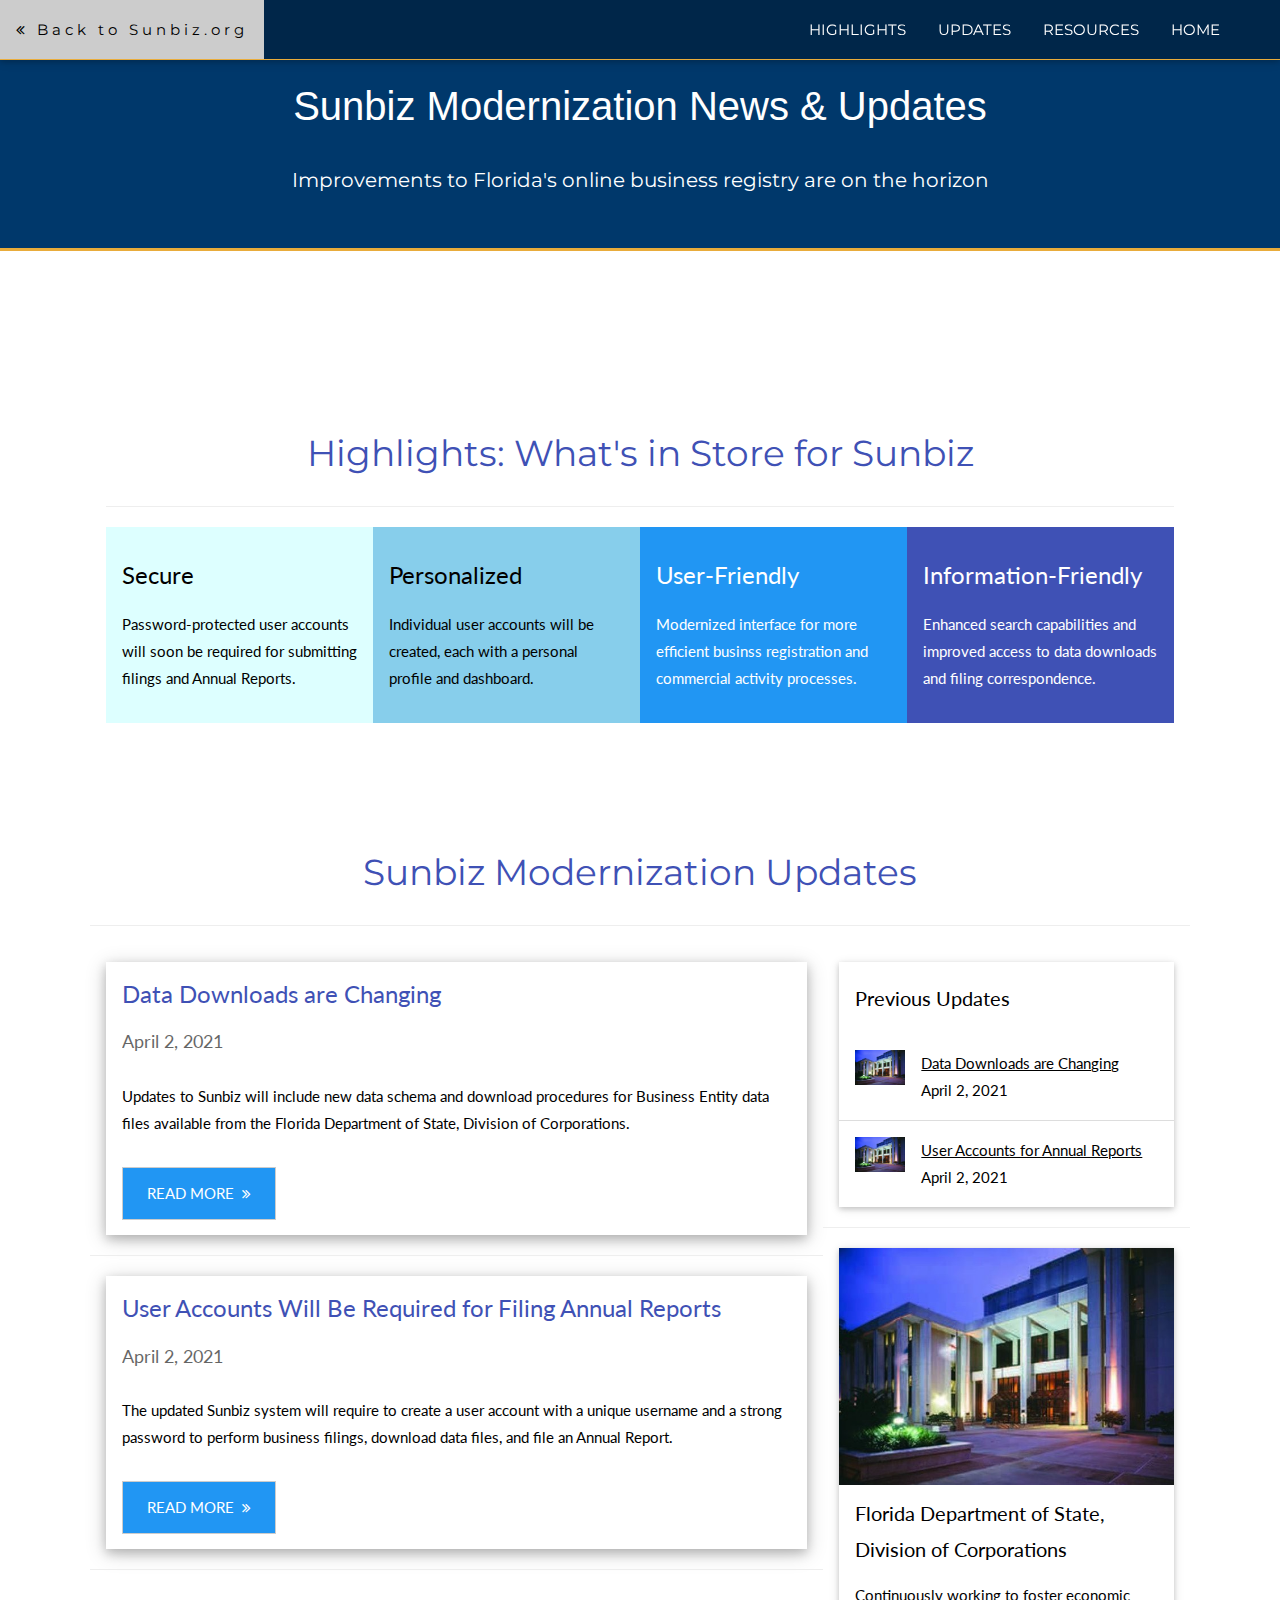
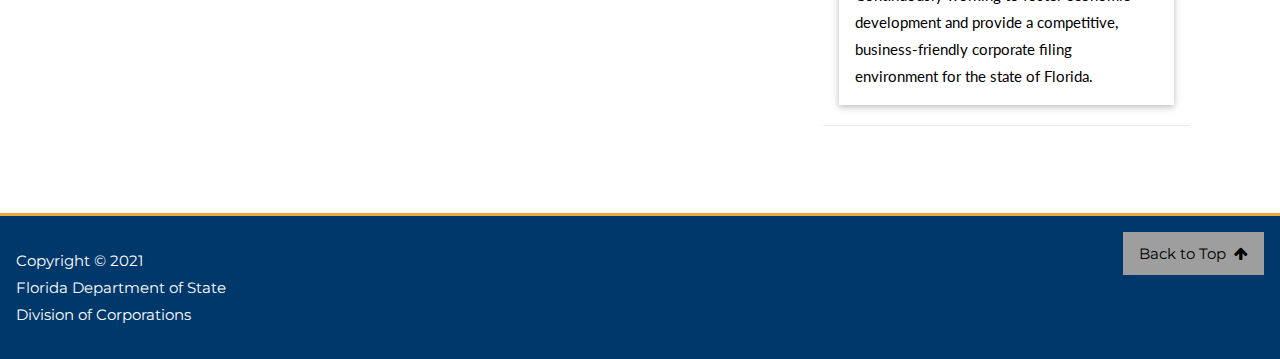
==== index.html @ f8b9facd "Update index.html" ====
<!DOCTYPE html>
<!-- index -->
<html xmlns="http://www.w3.org/1999/xhtml" dir="ltr" lang="en-US">
<head>
	<meta http-equiv="Content-Type" content="text/html; charset=UTF-8">
	<meta name="viewport" content="width=device-width, initial-scale=1.0">
    <meta http-equiv="X-UA-Compatible" content="IE=edge">
    <meta name="google-translate-customization" content="b13e11864ff26f97-9ce91fe801721469-g2e5db22dd13dac5a-11">
    <meta name="google-site-verification" content="LeO7xapTmIz1cyCSxvIDFQx54khwE6tr0r86UBBEqR4">
	<meta name="viewport" content="width=device-width, initial-scale=1">
	<title>SBX Dev Site</title>
	<meta name="referrer" content="always">
</head>

<!-- stylesheets -->
<link href="./sbx-files/w3.css" rel="stylesheet" type="text/css">
<link href="./sbx-files/w3-theme-blue.css" rel="stylesheet" type="text/css">
<link href="./sbx-files/translateelement.css" rel="stylesheet" type="text/css">
<link href="./sbx-files/tooltip.css" rel="stylesheet" type="text/css">
<link href="./sbx-files/util.css" rel="stylesheet" type="text/css">

<link rel="stylesheet" href="https://fonts.googleapis.com/css?family=Lato">
<link href="https://fonts.googleapis.com/css?family=Montserrat" rel="stylesheet" type="text/css">
<link rel="stylesheet" href="https://cdnjs.cloudflare.com/ajax/libs/font-awesome/4.7.0/css/font-awesome.min.css">

<style>
body,h2,h3,h4,h5,h6 {
  font-family: "Lato", sans-serif
}

body, html {
  height: 100%;
  line-height: 1.8;
}

/* Full height image header */
.bgimg-1 {
    background-attachment: fixed;
    background-position: center;
    background-repeat: no-repeat;
    background-size: cover;
	background-image: url("./sbx-files/laptop-screen-001.png");
	min-height: 100%;
}

.w3-bar .w3-button {
  padding: 16px;
}

.fa:hover {
  color: darkblue;
}

.header {
  padding: 60px 10px 30px 10px;
  text-align: center;
  background: #00386b;
  font-family: Montserrat, sans-serif !important;
  color: white;
  border-bottom: 3px solid #e9ac3b;
}

.header h1 {
  font-size: 40px;
}

.header p, .header a {
  font-size: 20px;
}

.footer {
  background: #00386b;
  font-family: Montserrat, sans-serif !important;
  border-top: 3px solid #e9ac3b;
  color: white;
}

.navbar, .sidebar {
  background-color: #002649;
  font-family: Montserrat, sans-serif;
  color: #fff !important;
  border-bottom: 1px solid #e9ac3b;
}

.heading {
  text-align: center;
  font-family: Montserrat, sans-serif !important;
  padding-top: 90px!important;
}
</style>

<body>

<!-- Navbar (sit on top) -->
<div class="w3-top">
  <div class="w3-bar navbar w3-card" id="myNavbar">
    <a href="https://www.dos.myflorida.com/sunbiz/" target="_blank" rel="noopener noreferrer" class="w3-bar-item w3-button w3-wide"><i class="fa fa-angle-double-left"></i>&nbsp;Back to Sunbiz.org</a>
    <!-- Right-sided navbar links -->
    <div class="w3-right w3-hide-small">
      <a href="#highlights" class="w3-bar-item w3-button">HIGHLIGHTS</a>&nbsp;&nbsp;&nbsp;
      <a href="#updates" class="w3-bar-item w3-button">UPDATES</a>&nbsp;&nbsp;&nbsp;
      <a href="./resources#resources" class="w3-bar-item w3-button">RESOURCES</a>&nbsp;&nbsp;&nbsp;
      <a href="#home" class="w3-bar-item w3-button">HOME</a>
    </div>

<!-- Hide right-floated links on small screens and replace them with a menu icon -->
    <a href="javascript:void(0)" class="w3-bar-item w3-button w3-right w3-hide-large w3-hide-medium" onclick="w3_open()">
		<i class="fa fa-bars"></i>
    </a>
  </div>
</div>

<!-- Sidebar on small screens when clicking the menu icon -->
<nav class="w3-sidebar w3-bar-block sidebar w3-card w3-animate-right w3-hide-medium w3-hide-large" style="display:none" id="mySidebar">
  <a href="javascript:void(0)" onclick="w3_close()" class="w3-bar-item w3-button w3-large w3-padding-16">× Close</a>
  <a href="#highlights" onclick="w3_close()" class="w3-bar-item w3-button">HIGHLIGHTS</a>
  <a href="#updates" onclick="w3_close()" class="w3-bar-item w3-button">UPDATES</a>
  <a href="./resources#resources" onclick="w3_close()" class="w3-bar-item w3-button">RESOURCES</a>
  <a href="#home" onclick="w3_close()" class="w3-bar-item w3-button"><i class="fa fa-home fa-2x w3-hover-opacity"></i></a>
</nav>

<!-- Header with full-height image -->
<header class="header" id="home">
  <h1>Sunbiz Modernization News &amp; Updates</h1>
  <p>Improvements to Florida's online business registry are on the horizon</p>
<!-- social media fa icons go here -->
</header>

<!-- Google Translate bar -->
<div class="w3-row w3-center" style="background-color:#e2f1ff;">
    <div id="google_translate_element"></div>
</div>

<!-- w3-content defines a container for fixed size centered content, wrapped around the whole page content except for the header and footer -->
<div class="w3-content" style="max-width:1100px;margin-top:80px;margin-bottom:40px">

<!-- Highlights Section -->
	<div class="w3-row w3-container" id="highlights">
		<div class="heading">
			<span class="w3-xxlarge w3-border-dark-grey w3-padding-16 w3-text-indigo">Highlights: What's in Store for Sunbiz</span><hr>
		</div>
		
		<div class="w3-col l3 m6 w3-pale-blue w3-container w3-padding-16">
			<h3>Secure</h3>
			<p>Password-protected user accounts will soon be required for submitting filings and Annual Reports.</p>
		</div>
		
		<div class="w3-col l3 m6 w3-light-blue w3-container w3-padding-16">
			<h3>Personalized</h3>
			<p>Individual user accounts will be created, each with a personal profile and dashboard.</p>
		</div>

		<div class="w3-col l3 m6 w3-blue w3-container w3-padding-16">
			<h3>User-Friendly</h3>
			<p>Modernized interface for more efficient businss registration and commercial activity processes.</p>
		</div>

		<div class="w3-col l3 m6 w3-indigo w3-container w3-padding-16">
			<h3>Information-Friendly</h3>
			<p>Enhanced search capabilities and improved access to data downloads and filing correspondence.</p>
		</div>
	</div>
<br>

<!-- Blog Grid -->
<div class="w3-row" class="w3-light-grey" id="updates">

<div class="heading">
	<span class="w3-xxlarge w3-border-dark-grey w3-padding-16 w3-text-indigo">Sunbiz Modernization Updates</span>
</div>
<hr>

<!-- Blog entries -->
<div class="w3-col l8 s12">

  <!-- Blog entry post 001-->
  <div class="w3-card-4 w3-margin w3-white">
	<!--
    <img src="./sbx-files/sunbiz-data-downloads-002.png" alt="Data Downloads Page Screenshot" style="width:100%">
    -->
	<div class="w3-container">
      <h3><span class="w3-text-indigo">Data Downloads are Changing</span></h3>
      <h5><span class="w3-opacity">April 2, 2021</span></h5>
    </div>

    <div class="w3-container">
      <p>Updates to Sunbiz will include new data schema and download procedures for Business Entity data files available from the Florida Department of State, Division of Corporations.</p>
      <div class="w3-row">
        <div class="w3-col m8 s12">
          <p><a href="./post-001.html#updates" target="_blank" rel="noopener noreferrer"><button class="w3-button w3-padding-large w3-blue w3-border">READ MORE&nbsp;&nbsp;<i class="fa fa-angle-double-right"></i></button></a></p>
        </div>
		<!--
        <div class="w3-col m4 w3-hide-small">
          <p><span class="w3-padding-large w3-right"><b>Comments  </b> <span class="w3-tag">0</span></span></p>
        </div>
		-->
      </div>
    </div>
  </div>
<hr>

  <!-- Blog entry post 002 -->
  <div class="w3-card-4 w3-margin w3-white">
  <!--	
  <img src="./sbx-files/sunbiz-user-login-001.png" alt="User Login Page Screenshot" style="width:100%">
  -->
	<div class="w3-container">
      <h3><span class="w3-text-indigo">User Accounts Will Be Required for Filing Annual Reports</span></h3>
      <h5><span class="w3-opacity">April 2, 2021</span></h5>
    </div>

    <div class="w3-container">
      <p>The updated Sunbiz system will require to create a user account with a unique username and a strong password to perform business filings, download data files, and file an Annual Report.</p>
      <div class="w3-row">
        <div class="w3-col m8 s12">
          <p><a href="./post-002.html#updates" target="_blank" rel="noopener noreferrer"><button class="w3-button w3-padding-large w3-blue w3-border">READ MORE&nbsp;&nbsp;<i class="fa fa-angle-double-right"></i></button></a></p>
        </div>
        <!--
		<div class="w3-col m4 w3-hide-small">
          <p><span class="w3-padding-large w3-right"><b>Comments  </b> <span class="w3-badge">2</span></span></p>
        </div>
		-->
      </div>
    </div>
  </div>
<hr>

<!-- END BLOG ENTRIES -->
</div>

<!-- Introduction menu -->
<div class="w3-col l4">
  
  <!-- Previous Posts List -->
  <div class="w3-card w3-margin" id="prevposts">
    <div class="w3-container w3-padding">
      <h4>Previous Updates</h4>
    </div>
    <ul class="w3-ul w3-hoverable w3-white">
      <li class="w3-padding-16">
        <img src="./sbx-files/florida-museum.png" alt="Image" class="w3-left w3-margin-right" style="width:50px">
        <span class="w3-medium"><a href="./post-001.html#updates" target="_blank" rel="noopener noreferrer">Data Downloads are Changing</a></span><br>
        <span>April 2, 2021</span>
      </li>
      <li class="w3-padding-16">
        <img src="./sbx-files/florida-museum.png" alt="Image" class="w3-left w3-margin-right" style="width:50px">
        <span class="w3-medium"><a href="./post-002.html#updates" target="_blank" rel="noopener noreferrer">User Accounts for Annual Reports</a></span><br>
        <span>April 2, 2021</span>
      </li> 
      <!--
	  <li class="w3-padding-16">
        <img src="./sbx-files/florida-museum.png" alt="Image" class="w3-left w3-margin-right" style="width:50px">
        <span class="w3-medium">Dorum</span><br>
        <span>Ultricies congue</span>
      </li>   
      <li class="w3-padding-16 w3-hide-medium w3-hide-small">
        <img src="./sbx-files/florida-museum.png" alt="Image" class="w3-left w3-margin-right" style="width:50px">
        <span class="w3-medium">Mingsum</span><br>
        <span>Lorem ipsum dipsum</span>
      </li> 
	  -->
    </ul>
  </div>
  <hr> 
 
   <!-- About Card -->
  <div class="w3-card w3-margin w3-margin-top">
  <img src="./sbx-files/florida-museum.png" style="width:100%">
    <div class="w3-container w3-white">
      <h4>Florida Department of State, Division of Corporations</h4>
      <p>Continuously working to foster economic development and provide a competitive, business-friendly corporate filing environment for the state of Florida.</p>
    </div>
  </div><hr>
  
<!-- END Introduction Menu -->
</div>

<!-- END GRID -->
</div>
<br>

<!-- END w3-content -->
</div>

<!-- Footer -->
<footer class="w3-container footer">
	<div class="w3-half w3-padding-16">
		<p>Copyright © 2021<br>Florida Department of State<br>Division of Corporations</p>
	</div>
	<div class="w3-half w3-right-align w3-padding-16">
		<a href="#home" class="w3-button w3-grey">Back to Top&nbsp;&nbsp;<i class="fa fa-arrow-up w3-hover-opacity"></i></a>
	</div>
</footer>

<!-- Scripts -->

<!-- Start Google Translate scripts -->
<script type="text/javascript">
function googleTranslateElementInit() {
  new google.translate.TranslateElement({pageLanguage: 'en', layout: google.translate.TranslateElement.InlineLayout.HORIZONTAL}, 'google_translate_element');
}
</script>

<script type="text/javascript" src="//translate.google.com/translate_a/element.js?cb=googleTranslateElementInit">
</script>
<!-- END Google Translate scripts -->

<script>
// Toggle between showing and hiding the sidebar when clicking the menu icon
var mySidebar = document.getElementById("mySidebar");

function w3_open() {
  if (mySidebar.style.display === 'block') {
    mySidebar.style.display = 'none';
  } else {
    mySidebar.style.display = 'block';
  }
}

// Close the sidebar with the close button
function w3_close() {
    mySidebar.style.display = "none";
}
</script>

</body>

</html>
---- sbx-files/w3-theme-blue.css ----
/* blue theme */

.w3-theme-l5 {
	color: #000 !important;
	background-color: #f2f9fe !important
}

.w3-theme-l4 {
	color: #000 !important;
	background-color: #d2eafd !important
}

.w3-theme-l3 {
	color: #000 !important;
	background-color: #a6d4fa !important
}

.w3-theme-l2 {
	color: #000 !important;
	background-color: #79bff8 !important
}

.w3-theme-l1 {
	color: #fff !important;
	background-color: #4daaf6 !important
}

.w3-theme-d1 {
	color: #fff !important;
	background-color: #0c87eb !important
}

.w3-theme-d2 {
	color: #fff !important;
	background-color: #0b78d1 !important
}

.w3-theme-d3 {
	color: #fff !important;
	background-color: #0a69b7 !important
}

.w3-theme-d4 {
	color: #fff !important;
	background-color: #085a9d !important
}

.w3-theme-d5 {
	color: #fff !important;
	background-color: #074b83 !important
}

.w3-theme-light {
	color: #000 !important;
	background-color: #f2f9fe !important
}

.w3-theme-dark {
	color: #fff !important;
	background-color: #074b83 !important
}

.w3-theme-action {
	color: #fff !important;
	background-color: #074b83 !important
}

.w3-theme {
	color: #fff !important;
	background-color: #2196f3 !important
}

.w3-text-theme {
	color: #2196f3 !important
}

.w3-border-theme {
	border-color: #2196f3 !important
}

.w3-hover-theme:hover {
	color: #fff !important;
	background-color: #2196f3 !important
}

.w3-hover-text-theme:hover {
	color: #2196f3 !important
}

.w3-hover-border-theme:hover {
	border-color: #2196f3 !important
}
---- sbx-files/translateelement.css ----
/* Copyright 2021 Google Inc. All Rights Reserved. */

.goog-te-banner-frame {
	left: 0px;
	top: 0px;
	height: 39px;
	width: 100%;
	z-index: 10000001;
	position: fixed;
	border: none;
	border-bottom: 1px solid #6b90da;
	margin: 0;
	-moz-box-shadow: 0 0 8px 1px #999999;
	-webkit-box-shadow: 0 0 8px 1px #999999;
	box-shadow: 0 0 8px 1px #999999;
	_position: absolute
}

.goog-te-menu-frame {
	z-index: 10000002;
	position: fixed;
	border: none;
	-moz-box-shadow: 0 3px 8px 2px #999999;
	-webkit-box-shadow: 0 3px 8px 2px #999999;
	box-shadow: 0 3px 8px 2px #999999;
	_position: absolute
}

.goog-te-ftab-frame {
	z-index: 10000000;
	border: none;
	margin: 0
}

.goog-te-gadget {
	font-family: arial;
	font-size: 11px;
	color: #666;
	white-space: nowrap
}

.goog-te-gadget img {
	vertical-align: middle;
	border: none
}

.goog-te-gadget-simple {
	background-color: #fff;
	border-left: 1px solid #d5d5d5;
	border-top: 1px solid #9b9b9b;
	border-bottom: 1px solid #e8e8e8;
	border-right: 1px solid #d5d5d5;
	font-size: 10pt;
	display: inline-block;
	padding-top: 1px;
	padding-bottom: 2px;
	cursor: pointer;
	zoom: 1;
	*display: inline
}

.goog-te-gadget-icon {
	margin-left: 2px;
	margin-right: 2px;
	width: 19px;
	height: 19px;
	border: none;
	vertical-align: middle
}

.goog-te-combo {
	margin-left: 4px;
	margin-right: 4px;
	vertical-align: baseline;
	*vertical-align: middle
}

.goog-te-gadget .goog-te-combo {
	margin: 4px 0
}

.goog-logo-link,
.goog-logo-link:link,
.goog-logo-link:visited,
.goog-logo-link:hover,
.goog-logo-link:active {
	font-size: 12px;
	font-weight: bold;
	color: #444;
	text-decoration: none
}

.goog-te-banner .goog-logo-link,
.goog-close-link {
	display: block;
	margin: 0px 10px
}

.goog-te-banner .goog-logo-link {
	padding-top: 2px;
	padding-left: 4px
}

.goog-te-combo,
.goog-te-banner *,
.goog-te-ftab *,
.goog-te-menu *,
.goog-te-menu2 *,
.goog-te-balloon * {
	font-family: arial;
	font-size: 10pt
}

.goog-te-banner {
	margin: 0;
	background-color: #e4effb;
	overflow: hidden
}

.goog-te-banner img {
	border: none
}

.goog-te-banner-content {
	color: #000
}

.goog-te-banner-content img {
	vertical-align: middle
}

.goog-te-banner-info {
	color: #666;
	vertical-align: top;
	margin-top: 0px;
	font-size: 7pt
}

.goog-te-banner-margin {
	width: 8px
}

.goog-te-button {
	border-color: #e7e7e7;
	border-style: none solid solid none;
	border-width: 0 1px 1px 0
}

.goog-te-button div {
	border-color: #cccccc #999999 #999999 #cccccc;
	border-right: 1px solid #999999;
	border-style: solid;
	border-width: 1px;
	height: 20px
}

.goog-te-button button {
	background: transparent;
	border: none;
	cursor: pointer;
	height: 20px;
	overflow: hidden;
	margin: 0;
	vertical-align: top;
	white-space: nowrap
}

.goog-te-button button:active {
	background: none repeat scroll 0 0 #cccccc
}

.goog-te-ftab {
	margin: 0px;
	background-color: #fff;
	white-space: nowrap
}

.goog-te-ftab-link {
	text-decoration: none;
	font-weight: bold;
	font-size: 10pt;
	border: 1px outset #888;
	padding: 6px 10px;
	white-space: nowrap;
	position: absolute;
	left: 0px;
	top: 0px
}

.goog-te-ftab-link img {
	margin-left: 2px;
	margin-right: 2px;
	width: 19px;
	height: 19px;
	border: none;
	vertical-align: middle
}

.goog-te-ftab-link span {
	text-decoration: underline;
	margin-left: 2px;
	margin-right: 2px;
	vertical-align: middle
}

.goog-float-top .goog-te-ftab-link {
	padding: 2px 2px;
	border-top-width: 0px
}

.goog-float-bottom .goog-te-ftab-link {
	padding: 2px 2px;
	border-bottom-width: 0px
}

.goog-te-menu-value {
	text-decoration: none;
	color: #0000cc;
	white-space: nowrap;
	margin-left: 4px;
	margin-right: 4px
}

.goog-te-menu-value span {
	text-decoration: underline
}

.goog-te-menu-value img {
	margin-left: 2px;
	margin-right: 2px
}

.goog-te-gadget-simple .goog-te-menu-value {
	color: #000
}

.goog-te-gadget-simple .goog-te-menu-value span {
	text-decoration: none
}

.goog-te-menu {
	background-color: #ffffff;
	text-decoration: none;
	border: 2px solid #c3d9ff;
	overflow-y: scroll;
	overflow-x: hidden;
	position: absolute;
	left: 0;
	top: 0
}

.goog-te-menu-item {
	padding: 3px;
	text-decoration: none
}

.goog-te-menu-item,
.goog-te-menu-item:link {
	color: #0000cc;
	background: #ffffff
}

.goog-te-menu-item:visited {
	color: #551a8b
}

.goog-te-menu-item:hover {
	background: #c3d9ff
}

.goog-te-menu-item:active {
	color: #0000cc
}

.goog-te-menu2 {
	background-color: #ffffff;
	text-decoration: none;
	border: 1px solid #6b90da;
	overflow: hidden;
	padding: 4px
}

.goog-te-menu2-colpad {
	width: 16px
}

.goog-te-menu2-separator {
	margin: 6px 0;
	height: 1px;
	background-color: #aaa;
	overflow: hidden
}

.goog-te-menu2-item div,
.goog-te-menu2-item-selected div {
	padding: 4px
}

.goog-te-menu2-item .indicator {
	display: none
}

.goog-te-menu2-item-selected .indicator {
	display: auto
}

.goog-te-menu2-item-selected .text {
	padding-left: 4px;
	padding-right: 4px
}

.goog-te-menu2-item,
.goog-te-menu2-item-selected {
	text-decoration: none
}

.goog-te-menu2-item div,
.goog-te-menu2-item:link div,
.goog-te-menu2-item:visited div,
.goog-te-menu2-item:active div {
	color: #0000cc;
	background: #ffffff
}

.goog-te-menu2-item:hover div {
	color: #ffffff;
	background: #3366cc
}

.goog-te-menu2-item-selected div,
.goog-te-menu2-item-selected:link div,
.goog-te-menu2-item-selected:visited div,
.goog-te-menu2-item-selected:hover div,
.goog-te-menu2-item-selected:active div {
	color: #000;
	font-weight: bold
}

.goog-te-balloon {
	background-color: #ffffff;
	overflow: hidden;
	padding: 8px;
	border: none;
	-moz-border-radius: 10px;
	border-radius: 10px
}

.goog-te-balloon-frame {
	background-color: #ffffff;
	border: 1px solid #6b90da;
	-moz-box-shadow: 0 3px 8px 2px #999999;
	-webkit-box-shadow: 0 3px 8px 2px #999999;
	box-shadow: 0 3px 8px 2px #999999;
	-moz-border-radius: 8px;
	border-radius: 8px
}

.goog-te-balloon img {
	border: none
}

.goog-te-balloon-text {
	margin-top: 6px
}

.goog-te-balloon-zippy {
	margin-top: 6px;
	white-space: nowrap
}

.goog-te-balloon-zippy * {
	vertical-align: middle
}

.goog-te-balloon-zippy .minus {
	background-image: url(//www.google.com/images/zippy_minus_sm.gif)
}

.goog-te-balloon-zippy .plus {
	background-image: url(//www.google.com/images/zippy_plus_sm.gif)
}

.goog-te-balloon-zippy span {
	color: #00c;
	text-decoration: underline;
	cursor: pointer;
	margin: 0 4px
}

.goog-te-balloon-form {
	margin: 6px 0 0 0
}

.goog-te-balloon-form form {
	margin: 0
}

.goog-te-balloon-form form textarea {
	margin-bottom: 4px;
	width: 100%
}

.goog-te-balloon-footer {
	margin: 6px 0 4px 0
}

.goog-te-spinner-pos {
	z-index: 1000;
	position: fixed;
	transition-delay: 0.6s;
	left: -1000px;
	top: -1000px
}

.goog-te-spinner-animation {
	background: #ccc;
	display: flex;
	align-items: center;
	justify-content: center;
	width: 104px;
	height: 104px;
	border-radius: 50px;
	background: #fff url(//www.gstatic.com/images/branding/product/2x/translate_24dp.png) 50% 50% no-repeat;
	transition: all 0.6s ease-in-out;
	transform: scale(0.4);
	opacity: 0
}

.goog-te-spinner-animation-show {
	transform: scale(0.5);
	opacity: 1
}

.goog-te-spinner {
	margin: 2px 0 0 2px;
	animation: goog-te-spinner-rotator 1.4s linear infinite
}

@keyframes goog-te-spinner-rotator {
	0% {
		transform: rotate(0deg)
	}
	100% {
		transform: rotate(270deg)
	}
}

.goog-te-spinner-path {
	stroke-dasharray: 187;
	stroke-dashoffset: 0;
	stroke: #4285f4;
	transform-origin: center;
	animation: goog-te-spinner-dash 1.4s ease-in-out infinite
}

@keyframes goog-te-spinner-dash {
	0% {
		stroke-dashoffset: 187
	}
	50% {
		stroke-dashoffset: 46.75;
		transform: rotate(135deg)
	}
	100% {
		stroke-dashoffset: 187;
		transform: rotate(450deg)
	}
}

#goog-gt-tt html,
#goog-gt-tt body,
#goog-gt-tt div,
#goog-gt-tt span,
#goog-gt-tt iframe,
#goog-gt-tt h1,
#goog-gt-tt h2,
#goog-gt-tt h3,
#goog-gt-tt h4,
#goog-gt-tt h5,
#goog-gt-tt h6,
#goog-gt-tt p,
#goog-gt-tt a,
#goog-gt-tt img,
#goog-gt-tt ol,
#goog-gt-tt ul,
#goog-gt-tt li,
#goog-gt-tt table,
#goog-gt-tt form,
#goog-gt-tt tbody,
#goog-gt-tt tr,
#goog-gt-tt td {
	margin: 0;
	padding: 0;
	border: 0;
	font-size: 100%;
	font: inherit;
	vertical-align: baseline;
	text-align: left;
	line-height: normal
}

#goog-gt-tt ol,
#goog-gt-tt ul {
	list-style: none
}

#goog-gt-tt table {
	border-collapse: collapse;
	border-spacing: 0
}

#goog-gt-tt caption,
#goog-gt-tt th,
#goog-gt-tt td {
	text-align: left;
	font-weight: normal
}

#goog-gt-tt input::-moz-focus-inner {
	border: 0
}

div#goog-gt-tt {
	padding: 10px 14px
}

#goog-gt-tt {
	color: #222;
	background-color: #ffffff;
	border: 1px solid #eee;
	box-shadow: 0 4px 16px rgba(0, 0, 0, .2);
	-moz-box-shadow: 0 4px 16px rgba(0, 0, 0, .2);
	-webkit-box-shadow: 0 4px 16px rgba(0, 0, 0, .2);
	display: none;
	font-family: arial;
	font-size: 10pt;
	width: 420px;
	padding: 12px;
	position: absolute;
	z-index: 10000
}

#goog-gt-tt .original-text,
.gt-hl-layer {
	clear: both;
	font-size: 10pt;
	position: relative;
	text-align: justify;
	width: 100%
}

#goog-gt-tt .title {
	color: #999;
	font-family: arial, sans-serif;
	margin: 4px 0;
	text-align: left
}

#goog-gt-tt .close-button {
	display: none
}

#goog-gt-tt .logo {
	float: left;
	margin: 0px
}

#goog-gt-tt .activity-links {
	display: inline-block
}

#goog-gt-tt .started-activity-container {
	display: none;
	width: 100%
}

#goog-gt-tt .activity-root {
	margin-top: 20px
}

#goog-gt-tt .left {
	float: left
}

#goog-gt-tt .right {
	float: right
}

#goog-gt-tt .bottom {
	min-height: 15px;
	position: relative;
	height: 1%
}

#goog-gt-tt .status-message {
	background: -moz-linear-gradient(top, #29910d 0%, #20af0e 100%);
	background: -webkit-linear-gradient(top, #29910d 0%, #20af0e 100%);
	background: -o-linear-gradient(top, #29910d 0%, #20af0e 100%);
	background: -ms-linear-gradient(top, #29910d 0%, #20af0e 100%);
	background: linear-gradient(top, #29910d 0%, #20af0e 100%);
	background: #29910d;
	border-radius: 4px;
	-moz-border-radius: 4px;
	-webkit-border-radius: 4px;
	box-shadow: inset 0px 2px 2px #1e6609;
	-moz-box-shadow: inset 0px 2px 2px #1e6609;
	-webkit-box-shadow: inset 0px 2px 2px #1e6609;
	color: white;
	font-size: 9pt;
	font-weight: bolder;
	margin-top: 12px;
	padding: 6px;
	text-shadow: 1px 1px 1px #1e6609
}

#goog-gt-tt .activity-link {
	color: #1155cc;
	cursor: pointer;
	font-family: arial;
	font-size: 11px;
	margin-right: 15px;
	text-decoration: none
}

#goog-gt-tt textarea {
	font-family: arial;
	resize: vertical;
	width: 100%;
	margin-bottom: 10px;
	-webkit-border-radius: 1px;
	-moz-border-radius: 1px;
	border-radius: 1px;
	border: 1px solid #d9d9d9;
	border-top: 1px solid silver;
	font-size: 13px;
	height: auto;
	overflow-y: auto;
	padding: 1px
}

#goog-gt-tt textarea:focus {
	-webkit-box-shadow: inset 0 1px 2px rgba(0, 0, 0, 0.3);
	-moz-box-shadow: inset 0 1px 2px rgba(0, 0, 0, 0.3);
	box-shadow: inset 0 1px 2px rgba(0, 0, 0, 0.3);
	border: 1px solid #4d90fe;
	outline: none
}

#goog-gt-tt .activity-cancel {
	margin-right: 10px
}

#goog-gt-tt .translate-form {
	min-height: 25px;
	vertical-align: middle;
	padding-top: 8px
}

#goog-gt-tt .translate-form .activity-form {
	margin-bottom: 5px;
	margin-bottom: 0px
}

#goog-gt-tt .translate-form .activity-form input {
	display: inline-block;
	min-width: 54px;
	*min-width: 70px;
	border: 1px solid #dcdcdc;
	border: 1px solid rgba(0, 0, 0, 0.1);
	text-align: center;
	color: #444;
	font-size: 11px;
	font-weight: bold;
	height: 27px;
	outline: 0;
	padding: 0 8px;
	vertical-align: middle;
	line-height: 27px;
	margin: 0 16px 0 0;
	box-shadow: 0 1px 2px rgba(0, 0, 0, .1);
	-moz-box-shadow: 0 1px 2px rgba(0, 0, 0, .1);
	-webkit-box-shadow: 0 1px 2px rgba(0, 0, 0, .1);
	-webkit-border-radius: 2px;
	-moz-border-radius: 2px;
	border-radius: 2px;
	-webkit-transition: all 0.218s;
	-moz-transition: all 0.218s;
	-o-transition: all 0.218s;
	transition: all 0.218s;
	background-color: #f5f5f5;
	background-image: -webkit-gradient(linear, left top, left bottom, from(#f5f5f5), to(#f1f1f1));
	background-image: -webkit-linear-gradient(top, #f5f5f5, #f1f1f1);
	background-image: -moz-linear-gradient(top, #f5f5f5, #f1f1f1);
	background-image: -ms-linear-gradient(top, #f5f5f5, #f1f1f1);
	background-image: -o-linear-gradient(top, #f5f5f5, #f1f1f1);
	background-image: linear-gradient(top, #f5f5f5, #f1f1f1);
	-webkit-user-select: none;
	-moz-user-select: none;
	cursor: default
}

#goog-gt-tt .translate-form .activity-form input:hover {
	border: 1px solid #c6c6c6;
	color: #222;
	-webkit-transition: all 0.0s;
	-moz-transition: all 0.0s;
	-o-transition: all 0.0s;
	transition: all 0.0s;
	background-color: #f8f8f8;
	background-image: -webkit-gradient(linear, left top, left bottom, from(#f8f8f8), to(#f1f1f1));
	background-image: -webkit-linear-gradient(top, #f8f8f8, #f1f1f1);
	background-image: -moz-linear-gradient(top, #f8f8f8, #f1f1f1);
	background-image: -ms-linear-gradient(top, #f8f8f8, #f1f1f1);
	background-image: -o-linear-gradient(top, #f8f8f8, #f1f1f1);
	background-image: linear-gradient(top, #f8f8f8, #f1f1f1)
}

#goog-gt-tt .translate-form .activity-form input:active {
	border: 1px solid #c6c6c6;
	color: #333;
	background-color: #f6f6f6;
	background-image: -webkit-gradient(linear, left top, left bottom, from(#f6f6f6), to(#f1f1f1));
	background-image: -webkit-linear-gradient(top, #f6f6f6, #f1f1f1);
	background-image: -moz-linear-gradient(top, #f6f6f6, #f1f1f1);
	background-image: -ms-linear-gradient(top, #f6f6f6, #f1f1f1);
	background-image: -o-linear-gradient(top, #f6f6f6, #f1f1f1);
	background-image: linear-gradient(top, #f6f6f6, #f1f1f1)
}

#goog-gt-tt .translate-form .activity-form input:focus #goog-gt-tt .translate-form .activity-form input.focus #goog-gt-tt .translate-form .activity-form input:active,
#goog-gt-tt .translate-form .activity-form input:focus:active,
#goog-gt-tt .translate-form .activity-form input:.focus:active {
	box-shadow: inset 0 0 0 1px rgba(255, 255, 255, 0.5);
	-webkit-box-shadow: inset 0 0 0 1px rgba(255, 255, 255, 0.5);
	-moz-box-shadow: inset 0 0 0 1px rgba(255, 255, 255, 0.5)
}

#goog-gt-tt .translate-form .activity-form input:focus,
#goog-gt-tt .translate-form .activity-form input.focus {
	outline: none;
	border: 1px solid #4d90fe;
	z-index: 4!important
}

#goog-gt-tt .translate-form .activity-form input.selected {
	background-color: #eeeeee;
	background-image: -webkit-gradient(linear, left top, left bottom, from(#eeeeee), to(#e0e0e0));
	background-image: -webkit-linear-gradient(top, #eeeeee, #e0e0e0);
	background-image: -moz-linear-gradient(top, #eeeeee, #e0e0e0);
	background-image: -ms-linear-gradient(top, #eeeeee, #e0e0e0);
	background-image: -o-linear-gradient(top, #eeeeee, #e0e0e0);
	background-image: linear-gradient(top, #eeeeee, #e0e0e0);
	-webkit-box-shadow: inset 0px 1px 2px rgba(0, 0, 0, 0.1);
	-moz-box-shadow: inset 0px 1px 2px rgba(0, 0, 0, 0.1);
	box-shadow: inset 0px 1px 2px rgba(0, 0, 0, 0.1);
	border: 1px solid #ccc;
	color: #333
}

#goog-gt-tt .translate-form .activity-form input.activity-submit {
	color: white;
	border-color: #3079ed;
	background-color: #4d90fe;
	background-image: -webkit-gradient(linear, left top, left bottom, from(#4d90fe), to(#4787ed));
	background-image: -webkit-linear-gradient(top, #4d90fe, #4787ed);
	background-image: -moz-linear-gradient(top, #4d90fe, #4787ed);
	background-image: -ms-linear-gradient(top, #4d90fe, #4787ed);
	background-image: -o-linear-gradient(top, #4d90fe, #4787ed);
	background-image: linear-gradient(top, #4d90fe, #4787ed)
}

#goog-gt-tt .translate-form .activity-form input.activity-submit:hover #goog-gt-tt .translate-form .activity-form input.activity-submit:focus,
#goog-gt-tt .translate-form .activity-form input.activity-submit.focus #goog-gt-tt .translate-form .activity-form input.activity-submit:active {
	border-color: #3079ed;
	background-color: #357ae8;
	background-image: -webkit-gradient(linear, left top, left bottom, from(#4d90fe), to(#357ae8));
	background-image: -webkit-linear-gradient(top, #4d90fe, #357ae8);
	background-image: -moz-linear-gradient(top, #4d90fe, #357ae8);
	background-image: -ms-linear-gradient(top, #4d90fe, #357ae8);
	background-image: -o-linear-gradient(top, #4d90fe, #357ae8);
	background-image: linear-gradient(top, #4d90fe, #357ae8)
}

#goog-gt-tt .translate-form .activity-form input.activity-submit:hover {
	box-shadow: inset 0 0 0 1px #fff, 0px 1px 1px rgba(0, 0, 0, 0.1);
	-webkit-box-shadow: inset 0 0 0 1px #fff, 0px 1px 1px rgba(0, 0, 0, 0.1);
	-moz-box-shadow: inset 0 0 0 1px #fff, 0px 1px 1px rgba(0, 0, 0, 0.1)
}

#goog-gt-tt .translate-form .activity-form input:focus,
#goog-gt-tt .translate-form .activity-form input.focus,
#goog-gt-tt .translate-form .activity-form input:active,
#goog-gt-tt .translate-form .activity-form input:hover,
#goog-gt-tt .translate-form .activity-form input.activity-submit:focus,
#goog-gt-tt .translate-form .activity-form input.activity-submit.focus,
#goog-gt-tt .translate-form .activity-form input.activity-submit:active,
#goog-gt-tt .translate-form .activity-form input.activity-submit:hover {
	border-color: #3079ed
}

#goog-gt-tt .gray {
	color: #999;
	font-family: arial, sans-serif
}

#goog-gt-tt .alt-helper-text {
	color: #999;
	font-size: 11px;
	font-family: arial, sans-serif;
	margin: 15px 0px 5px 0px
}

#goog-gt-tt .alt-error-text {
	color: #800;
	display: none;
	font-size: 9pt
}

.goog-text-highlight {
	background-color: #c9d7f1;
	-webkit-box-shadow: 2px 2px 4px #9999aa;
	-moz-box-shadow: 2px 2px 4px #9999aa;
	box-shadow: 2px 2px 4px #9999aa;
	box-sizing: border-box;
	-webkit-box-sizing: border-box;
	-moz-box-sizing: border-box;
	position: relative
}

#goog-gt-tt .alt-menu.goog-menu {
	background: #ffffff;
	border: 1px solid #dddddd;
	-webkit-box-shadow: 0px 3px 3px #888;
	-moz-box-shadow: 0px 2px 20px #888;
	box-shadow: 0px 2px 4px #99a;
	min-width: 0;
	outline: none;
	padding: 0;
	position: absolute;
	z-index: 2000
}

#goog-gt-tt .alt-menu .goog-menuitem {
	cursor: pointer;
	padding: 2px 5px 5px;
	margin-right: 0px;
	border-style: none
}

#goog-gt-tt .alt-menu div.goog-menuitem:hover {
	background: #ddd
}

#goog-gt-tt .alt-menu .goog-menuitem h1 {
	font-size: 100%;
	font-weight: bold;
	margin: 4px 0px
}

#goog-gt-tt .alt-menu .goog-menuitem strong {
	color: #345aad
}

#goog-gt-tt .goog-submenu-arrow {
	text-align: right;
	position: absolute;
	right: 0;
	left: auto
}

#goog-gt-tt .goog-menuitem-rtl .goog-submenu-arrow {
	text-align: left;
	position: absolute;
	left: 0;
	right: auto
}

#goog-gt-tt .gt-hl-text,
#goog-gt-tt .trans-target-highlight {
	background-color: #f1ea00;
	border-radius: 4px;
	-webkit-border-radius: 4px;
	-moz-border-radius: 4px;
	-moz-box-shadow: rgba(0, 0, 0, .5) 3px 3px 4px;
	-webkit-box-shadow: rgba(0, 0, 0, .5) 3px 3px 4px;
	box-shadow: rgba(0, 0, 0, .5) 3px 3px 4px;
	box-sizing: border-box;
	-webkit-box-sizing: border-box;
	-moz-box-sizing: border-box;
	color: #f1ea00;
	cursor: pointer;
	margin: -2px -2px -2px -3px;
	padding: 2px 2px 2px 3px;
	position: relative
}

#goog-gt-tt .trans-target-highlight {
	color: #222
}

#goog-gt-tt .gt-hl-layer {
	color: white;
	position: absolute!important
}

#goog-gt-tt .trans-target,
#goog-gt-tt .trans-target .trans-target-highlight {
	background-color: #c9d7f1;
	border-radius: 4px 4px 0px 0px;
	-webkit-border-radius: 4px 4px 0px 0px;
	-moz-border-radius: 4px 4px 0px 0px;
	-moz-box-shadow: rgba(0, 0, 0, .5) 3px 3px 4px;
	-webkit-box-shadow: rgba(0, 0, 0, .5) 3px 3px 4px;
	box-shadow: rgba(0, 0, 0, .5) 3px 3px 4px;
	box-sizing: border-box;
	-webkit-box-sizing: border-box;
	-moz-box-sizing: border-box;
	cursor: pointer;
	margin: -2px -2px -2px -3px;
	padding: 2px 2px 3px 3px;
	position: relative
}

#goog-gt-tt span:focus {
	outline: none
}

#goog-gt-tt .trans-edit {
	background-color: transparent;
	border: 1px solid #4d90fe;
	border-radius: 0em;
	-webkit-border-radius: 0em;
	-moz-border-radius: 0em;
	margin: -2px;
	padding: 1px
}

#goog-gt-tt .gt-trans-highlight-l {
	border-left: 2px solid red;
	margin-left: -2px
}

#goog-gt-tt .gt-trans-highlight-r {
	border-right: 2px solid red;
	margin-right: -2px
}

#goog-gt-tt #alt-input {
	padding: 2px
}

#goog-gt-tt #alt-input-text {
	font-size: 11px;
	padding: 2px 2px 3px;
	margin: 0;
	background-color: #fff;
	color: #333;
	border: 1px solid #d9d9d9;
	border-top: 1px solid #c0c0c0;
	display: inline-block;
	vertical-align: top;
	height: 21px;
	box-sizing: border-box;
	-webkit-box-sizing: border-box;
	-moz-box-sizing: border-box;
	-webkit-border-radius: 1px
}

#goog-gt-tt #alt-input-text:hover {
	border: 1px solid #b9b9b9;
	border-top: 1px solid #a0a0a0;
	-webkit-box-shadow: inset 0px 1px 2px rgba(0, 0, 0, 0.1);
	-moz-box-shadow: inset 0px 1px 2px rgba(0, 0, 0, 0.1);
	box-shadow: inset 0px 1px 2px rgba(0, 0, 0, 0.1)
}

#goog-gt-tt #alt-input-text:focus {
	-webkit-box-shadow: inset 0px 1px 2px rgba(0, 0, 0, 0.3);
	-moz-box-shadow: inset 0px 1px 2px rgba(0, 0, 0, 0.3);
	box-shadow: inset 0px 1px 2px rgba(0, 0, 0, 0.3);
	outline: none;
	border: 1px solid #4d90fe
}

#goog-gt-tt #alt-input-submit {
	font-size: 11px;
	padding: 2px 6px 3px;
	margin: 0 0 0 2px;
	height: 21px
}
---- sbx-files/tooltip.css ----
/* Copyright 2012 Google Inc. All Rights Reserved. */

.google-visualization-tooltip-action:hover {
  background-color: #eeeeee;
}
.google-visualization-tooltip {
  border:solid 1px #bdbdbd;
  border-radius: 2px;
  background-color: white;
  position: absolute;
  box-shadow: 0px 2px 2px 0px rgba(204, 204, 204, 0.6);
  font-size: 12px;
  padding: 0px;
  -moz-box-shadow: 0px 2px 2px 0px rgba(204, 204, 204, 0.6);
  -webkit-box-shadow: 0px 2px 2px 0px rgba(204, 204, 204, 0.6);
  z-index: 10000;
}
.google-visualization-tooltip-action-list {
  list-style-type: none;
  margin: 0;
  padding: 0.5em 0em 0.5em 0em;
  cursor: hand;
}
.google-visualization-tooltip-action {
  margin: 0;
  cursor: pointer;
  padding: 0.5em 2em 0.5em 1em;
}
.google-visualization-tooltip-action:hover {
  background-color: #eeeeee;
}
.google-visualization-tooltip-item-list {
  list-style-type: none;
  margin: 1em 0 1em 0;
  padding: 0em;
}
.google-visualization-tooltip-item {
  margin: 0.65em 0em 0.65em 0em;
  padding: 0em 2em 0em 1em;
}
.google-visualization-tooltip-item-list
.google-visualization-tooltip-item:first-child {
  margin: 1em 0em 1em 0em;
}
.google-visualization-tooltip-separator {
  margin: 0;
  padding: 0;
  height: 1px;
  background-color: #dddddd;
}
.google-visualization-tooltip-square {
  display: inline-block;
  /* IE did not support inline-block, so fall back to float left. */
  /* float: left; */
  clear: none;
  width: 0.5em;
  height: 0.5em;
  margin: 0.16em 0.7em 0em 0em;
  border-bottom: solid 0.1em white;
}
---- sbx-files/util.css ----
/* javascript/gviz/devel/jsapi/static/util/css/toolbar.css */
.google-visualization-toolbar {
  font-size: 100%;
}

.google-visualization-toolbar .google-visualization-toolbar-export-igoogle {
  margin-right: 0.1em;
}

.google-visualization-toolbar .google-visualization-toolbar-export-data {
  margin-right: 0.1em;
}

.google-visualization-toolbar .google-visualization-toolbar-html-code {
  margin-right: 0.1em;
}

.google-visualization-toolbar-html-code-explanation {
  font-weight: bold;
}

.google-visualization-toolbar-ok-button {
  padding: 2px;
}

.google-visualization-toolbar-triangle {
  position: absolute;
  right: 0px;
  top: 0px;
}

.google-visualization-toolbar-caption-table {
  width: 100%;
  padding: 0;
  margin: 0;
  border: 0;
  border-collapse: collapse;
}

.google-visualization-toolbar-small-dialog {
  width: 500px;
}

.google-visualization-toolbar-big-dialog {
  width: 800px;
}

.google-visualization-toolbar-small-dialog,
.google-visualization-toolbar-big-dialog {
  position: absolute;
  background-color: #c1d9ff;
  border: 1px solid #3a5774;
  padding: 8px;
}

.google-visualization-toolbar-small-dialog-bg,
.google-visualization-toolbar-big-dialog-bg {
  background-color: #ddd;
  position: absolute;
  top: 0;
  left: 0;
}

.google-visualization-toolbar-small-dialog-title,
.google-visualization-toolbar-big-dialog-title {
  background-color: #e0edfe;
  color: #000;
  cursor: pointer;
  padding: 8px;
  position: relative;
  font-size: 12pt;
  font-weight: bold;
  vertical-align: middle;
}

.google-visualization-toolbar-small-dialog-title-text,
.google-visualization-toolbar-big-dialog-title-text {
}

.google-visualization-toolbar-small-dialog-content,
.google-visualization-toolbar-big-dialog-content {
  background-color: #fff;
  padding: 4px;
  font-weight: normal;
  overflow: auto;
}

.google-visualization-toolbar-small-dialog-buttons,
.google-visualization-toolbar-big-dialog-buttons {
}

.google-visualization-toolbar-small-dialog-title-close,
.google-visualization-toolbar-big-dialog-title-close {
  background: transparent url(close_box.gif) no-repeat scroll center;
  height: 15px;
  position: absolute;
  right: 10px;
  top: 8px;
  width: 15px;
}

.google-visualization-toolbar-small-dialog-content iframe,
.google-visualization-toolbar-big-dialog-content iframe {
  width: 500px;
  height: 700px;
  border: 1px solid black;
}

/* javascript/closure/css/common.css */
/*
 * Copyright 2009 The Closure Library Authors. All Rights Reserved.
 *
 * Use of this source code is governed by the Apache License, Version 2.0.
 * See the COPYING file for details.
 */

/*
 * Cross-browser implementation of the "display: inline-block" CSS property.
 * See http://www.w3.org/TR/CSS21/visuren.html#propdef-display for details.
 * Tested on IE 6 & 7, FF 1.5 & 2.0, Safari 2 & 3, Webkit, and Opera 9.
 *
 * @author attila@google.com (Attila Bodis)
 */

/*
 * Default rule; only Safari, Webkit, and Opera handle it without hacks.
 */
.goog-inline-block {
  position: relative;
  display: -moz-inline-box; /* Ignored by FF3 and later. */
  display: inline-block;
}

/*
 * Pre-IE7 IE hack.  On IE, "display: inline-block" only gives the element
 * layout, but doesn't give it inline behavior.  Subsequently setting display
 * to inline does the trick.
 */
* html .goog-inline-block {
  display: inline;
}

/*
 * IE7-only hack.  On IE, "display: inline-block" only gives the element
 * layout, but doesn't give it inline behavior.  Subsequently setting display
 * to inline does the trick.
 */
*:first-child+html .goog-inline-block {
  display: inline;
}

/* javascript/closure/css/menu.css */
/*
 * Copyright 2009 The Closure Library Authors. All Rights Reserved.
 *
 * Use of this source code is governed by the Apache License, Version 2.0.
 * See the COPYING file for details.
 */

/*
 * Standard styling for menus created by goog.ui.MenuRenderer.
 *
 * @author attila@google.com (Attila Bodis)
 */


.goog-menu {
  background: #fff;
  border-color: #ccc #666 #666 #ccc;
  border-style: solid;
  border-width: 1px;
  cursor: default;
  font: normal 13px Arial, sans-serif;
  margin: 0;
  outline: none;
  padding: 4px 0;
  position: absolute;
  z-index: 20000; /* Arbitrary, but some apps depend on it... */
}

/* javascript/closure/css/menubutton.css */
/*
 * Copyright 2009 The Closure Library Authors. All Rights Reserved.
 *
 * Use of this source code is governed by the Apache License, Version 2.0.
 * See the COPYING file for details.
 */

/*
 * Standard styling for buttons created by goog.ui.MenuButtonRenderer.
 *
 * @author attila@google.com (Attila Bodis)
 */


/* State: resting. */
.goog-menu-button {
  /* Client apps may override the URL at which they serve the image. */
  background: #ddd url(//ssl.gstatic.com/editor/button-bg.png) repeat-x top left;
  border: 0;
  color: #000;
  cursor: pointer;
  list-style: none;
  margin: 2px;
  outline: none;
  padding: 0;
  text-decoration: none;
  vertical-align: middle;
}

/* Pseudo-rounded corners. */
.goog-menu-button-outer-box,
.goog-menu-button-inner-box {
  border-style: solid;
  border-color: #aaa;
  vertical-align: top;
}
.goog-menu-button-outer-box {
  margin: 0;
  border-width: 1px 0;
  padding: 0;
}
.goog-menu-button-inner-box {
  margin: 0 -1px;
  border-width: 0 1px;
  padding: 3px 4px;
}

/* Pre-IE7 IE hack; ignored by IE7 and all non-IE browsers. */
* html .goog-menu-button-inner-box {
  /* IE6 needs to have the box shifted to make the borders line up. */
  left: -1px;
}

/* Pre-IE7 BiDi fixes. */
* html .goog-menu-button-rtl .goog-menu-button-outer-box {
  /* @noflip */ left: -1px;
  /* @noflip */ right: auto;
}
* html .goog-menu-button-rtl .goog-menu-button-inner-box {
  /* @noflip */ right: auto;
}

/* IE7-only hack; ignored by all other browsers. */
*:first-child+html .goog-menu-button-inner-box {
  /* IE7 needs to have the box shifted to make the borders line up. */
  left: -1px;
}
/* IE7 BiDi fix. */
*:first-child+html .goog-menu-button-rtl .goog-menu-button-inner-box {
  /* @noflip */ left: 1px;
  /* @noflip */ right: auto;
}

/* Safari-only hacks. */
::root .goog-menu-button,
::root .goog-menu-button-outer-box,
::root .goog-menu-button-inner-box {
  /* Required to make pseudo-rounded corners work on Safari. */
  line-height: 0;
}
::root .goog-menu-button-caption,
::root .goog-menu-button-dropdown {
  /* Required to make pseudo-rounded corners work on Safari. */
  line-height: normal;
}

/* State: disabled. */
.goog-menu-button-disabled {
  background-image: none !important;
  opacity: 0.3;
  -moz-opacity: 0.3;
  filter: alpha(opacity=30);
}
.goog-menu-button-disabled .goog-menu-button-outer-box,
.goog-menu-button-disabled .goog-menu-button-inner-box,
.goog-menu-button-disabled .goog-menu-button-caption,
.goog-menu-button-disabled .goog-menu-button-dropdown {
  color: #333 !important;
  border-color: #999 !important;
}

/* Pre-IE7 IE hack; ignored by IE7 and all non-IE browsers. */
* html .goog-menu-button-disabled {
  margin: 2px 1px !important;
  padding: 0 1px !important;
}

/* IE7-only hack; ignored by all other browsers. */
*:first-child+html .goog-menu-button-disabled {
  margin: 2px 1px !important;
  padding: 0 1px !important;
}

/* State: hover. */
.goog-menu-button-hover .goog-menu-button-outer-box,
.goog-menu-button-hover .goog-menu-button-inner-box {
  border-color: #9cf #69e #69e #7af !important; /* Hover border wins. */
}

/* State: active, open. */
.goog-menu-button-active,
.goog-menu-button-open {
  background-color: #bbb;
  background-position: bottom left;
}

/* State: focused. */
.goog-menu-button-focused .goog-menu-button-outer-box,
.goog-menu-button-focused .goog-menu-button-inner-box {
  border-color: orange;
}

/* Caption style. */
.goog-menu-button-caption {
  padding: 0 4px 0 0;
  vertical-align: top;
}

/* Dropdown arrow style. */
.goog-menu-button-dropdown {
  height: 15px;
  width: 7px;
  /* Client apps may override the URL at which they serve the sprite. */
  background: url(//ssl.gstatic.com/editor/editortoolbar.png) no-repeat -388px 0;
  vertical-align: top;
}

/* Pill (collapsed border) styles. */
/* TODO(gboyer): Remove specific menu button styles and have any button support being a menu button. */
.goog-menu-button-collapse-right,
.goog-menu-button-collapse-right .goog-menu-button-outer-box,
.goog-menu-button-collapse-right .goog-menu-button-inner-box {
  margin-right: 0;
}

.goog-menu-button-collapse-left,
.goog-menu-button-collapse-left .goog-menu-button-outer-box,
.goog-menu-button-collapse-left .goog-menu-button-inner-box {
  margin-left: 0;
}

.goog-menu-button-collapse-left .goog-menu-button-inner-box  {
  border-left: 1px solid #fff;
}

.goog-menu-button-collapse-left.goog-menu-button-checked
.goog-menu-button-inner-box {
  border-left: 1px solid #ddd;
}

/* javascript/closure/css/menuitem.css */
/*
 * Copyright 2009 The Closure Library Authors. All Rights Reserved.
 *
 * Use of this source code is governed by the Apache License, Version 2.0.
 * See the COPYING file for details.
 */

/*
 * Standard styling for menus created by goog.ui.MenuItemRenderer.
 *
 * @author attila@google.com (Attila Bodis)
 */


/**
 * State: resting.
 *
 * NOTE(mleibman,chrishenry):
 * The RTL support in Closure is provided via two mechanisms -- "rtl" CSS
 * classes and BiDi flipping done by the CSS compiler.  Closure supports RTL
 * with or without the use of the CSS compiler.  In order for them not
 * to conflict with each other, the "rtl" CSS classes need to have the @noflip
 * annotation.  The non-rtl counterparts should ideally have them as well, but,
 * since .goog-menuitem existed without .goog-menuitem-rtl for so long before
 * being added, there is a risk of people having templates where they are not
 * rendering the .goog-menuitem-rtl class when in RTL and instead rely solely
 * on the BiDi flipping by the CSS compiler.  That's why we're not adding the
 * @noflip to .goog-menuitem.
 */
.goog-menuitem {
  color: #000;
  font: normal 13px Arial, sans-serif;
  list-style: none;
  margin: 0;
  /* 28px on the left for icon or checkbox; 7em on the right for shortcut. */
  padding: 4px 7em 4px 28px;
  white-space: nowrap;
}

/* BiDi override for the resting state. */
/* @noflip */
.goog-menuitem.goog-menuitem-rtl {
  /* Flip left/right padding for BiDi. */
  padding-left: 7em;
  padding-right: 28px;
}

/* If a menu doesn't have checkable items or items with icons, remove padding. */
.goog-menu-nocheckbox .goog-menuitem,
.goog-menu-noicon .goog-menuitem {
  padding-left: 12px;
}

/*
 * If a menu doesn't have items with shortcuts, leave just enough room for
 * submenu arrows, if they are rendered.
 */
.goog-menu-noaccel .goog-menuitem {
  padding-right: 20px;
}

.goog-menuitem-content {
  color: #000;
  font: normal 13px Arial, sans-serif;
}

/* State: disabled. */
.goog-menuitem-disabled .goog-menuitem-accel,
.goog-menuitem-disabled .goog-menuitem-content {
  color: #ccc !important;
}
.goog-menuitem-disabled .goog-menuitem-icon {
  opacity: 0.3;
  -moz-opacity: 0.3;
  filter: alpha(opacity=30);
}

/* State: hover. */
.goog-menuitem-highlight,
.goog-menuitem-hover {
  background-color: #d6e9f8;
  /* Use an explicit top and bottom border so that the selection is visible
   * in high contrast mode. */
  border-color: #d6e9f8;
  border-style: dotted;
  border-width: 1px 0;
  padding-bottom: 3px;
  padding-top: 3px;
}

/* State: selected/checked. */
.goog-menuitem-checkbox,
.goog-menuitem-icon {
  background-repeat: no-repeat;
  height: 16px;
  left: 6px;
  position: absolute;
  right: auto;
  vertical-align: middle;
  width: 16px;
}

/* BiDi override for the selected/checked state. */
/* @noflip */
.goog-menuitem-rtl .goog-menuitem-checkbox,
.goog-menuitem-rtl .goog-menuitem-icon {
  /* Flip left/right positioning. */
  left: auto;
  right: 6px;
}

.goog-option-selected .goog-menuitem-checkbox,
.goog-option-selected .goog-menuitem-icon {
  /* Client apps may override the URL at which they serve the sprite. */
  background: url(//ssl.gstatic.com/editor/editortoolbar.png) no-repeat -512px 0;
}

/* Keyboard shortcut ("accelerator") style. */
.goog-menuitem-accel {
  color: #999;
  /* Keyboard shortcuts are untranslated; always left-to-right. */
  /* @noflip */ direction: ltr;
  left: auto;
  padding: 0 6px;
  position: absolute;
  right: 0;
  text-align: right;
}

/* BiDi override for shortcut style. */
/* @noflip */
.goog-menuitem-rtl .goog-menuitem-accel {
  /* Flip left/right positioning and text alignment. */
  left: 0;
  right: auto;
  text-align: left;
}

/* Mnemonic styles. */
.goog-menuitem-mnemonic-hint {
  text-decoration: underline;
}

.goog-menuitem-mnemonic-separator {
  color: #999;
  font-size: 12px;
  padding-left: 4px;
}
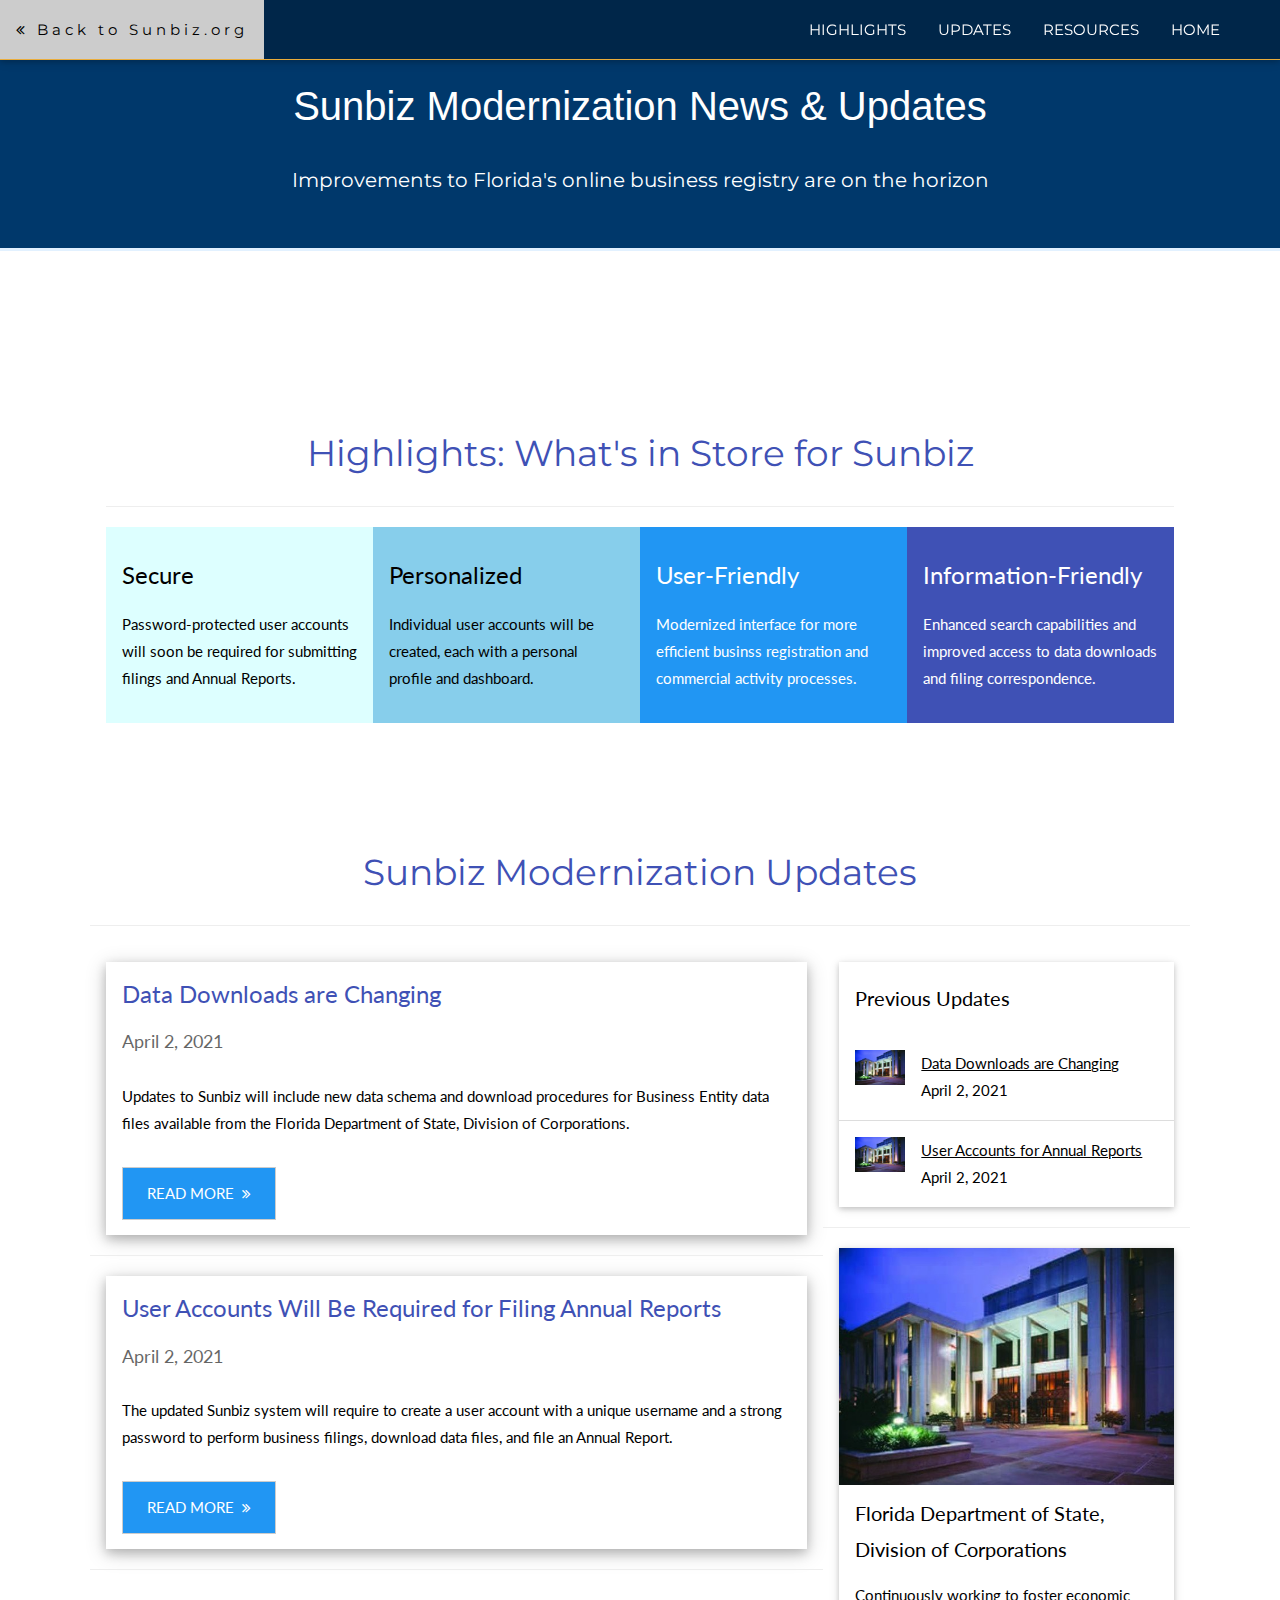
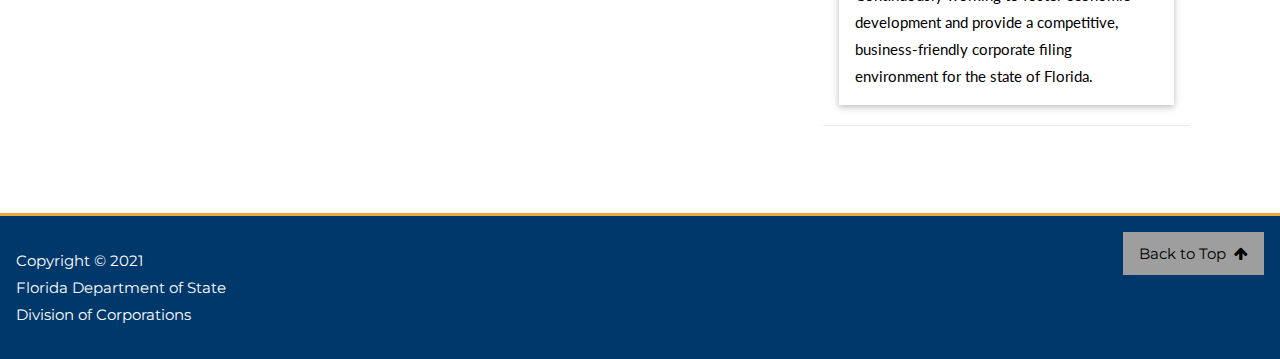
==== commit b2b6569e: "changed border color" ====
--- a/index.html
+++ b/index.html
@@ -57,7 +57,7 @@
   background: #00386b;
   font-family: Montserrat, sans-serif !important;
   color: white;
-  border-bottom: 3px solid #e9ac3b;
+  border-bottom: 3px solid #e2f1ff;
 }
 
 .header h1 {
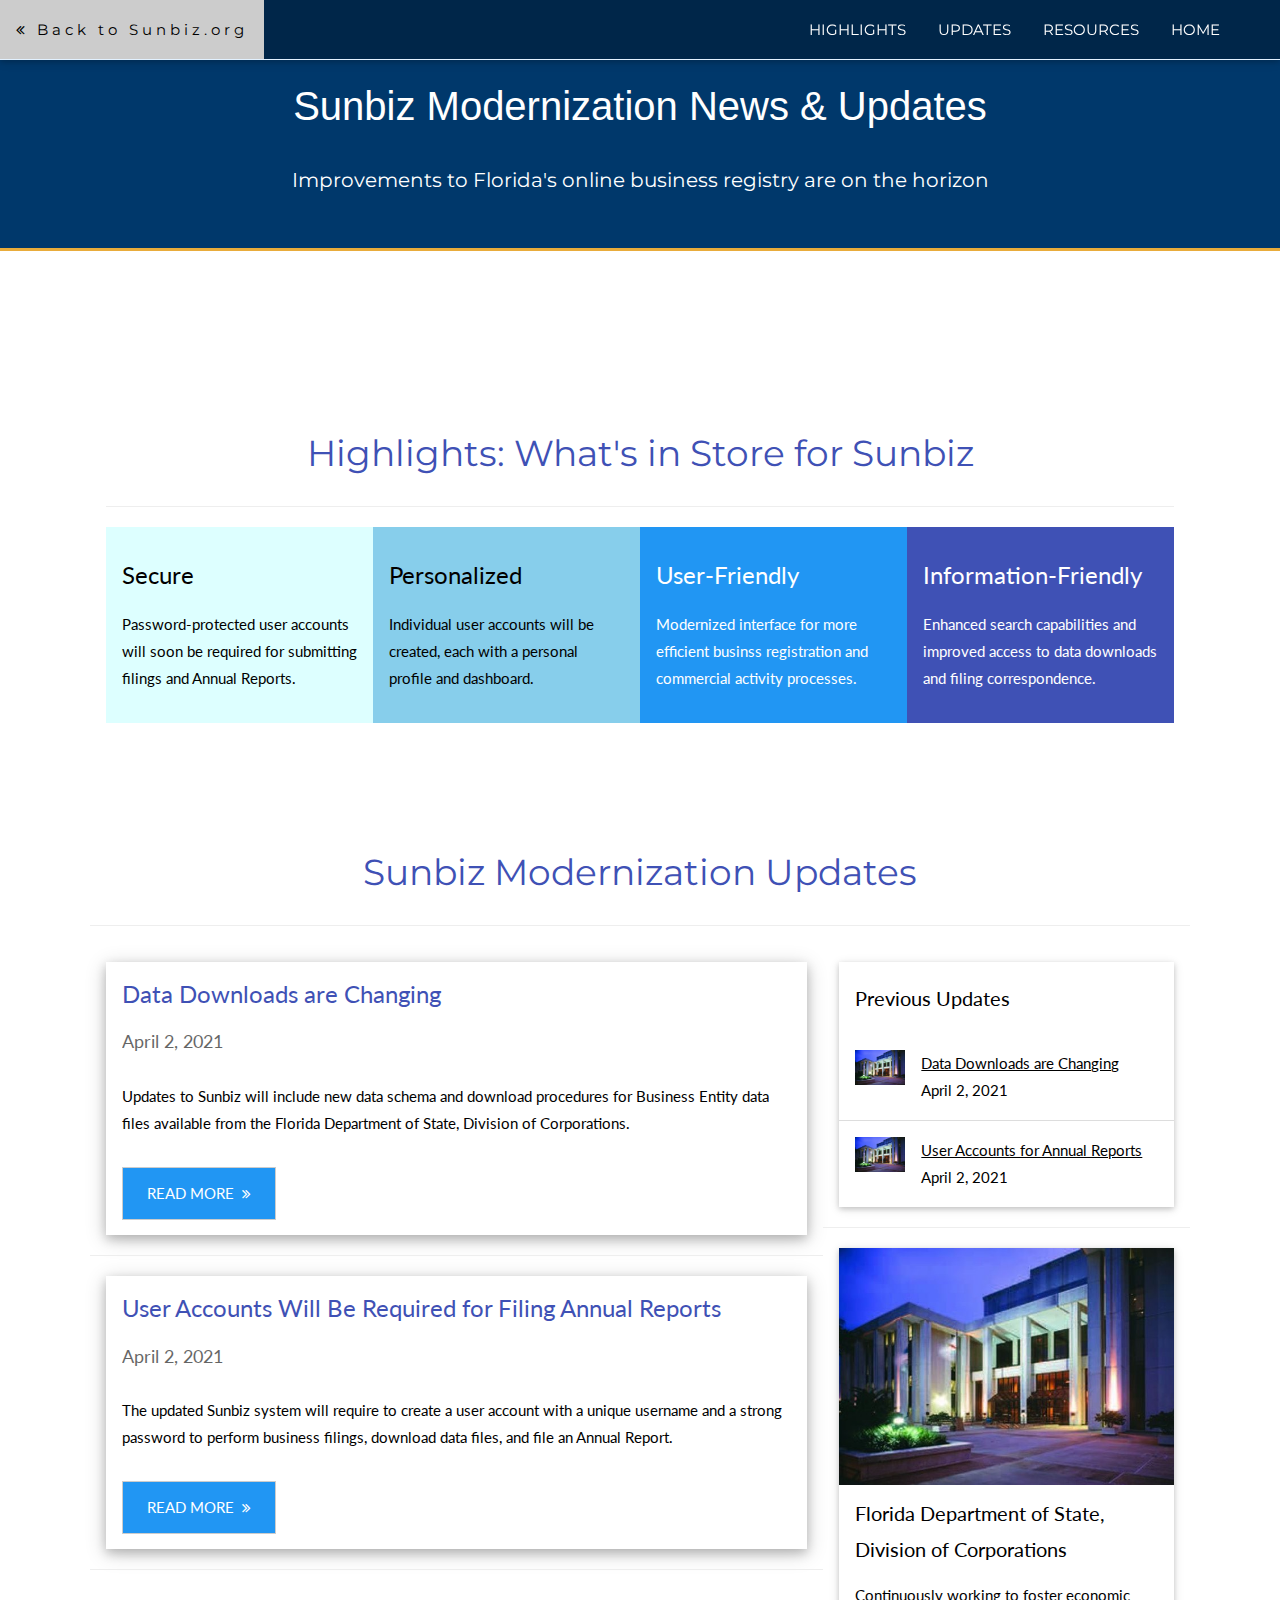
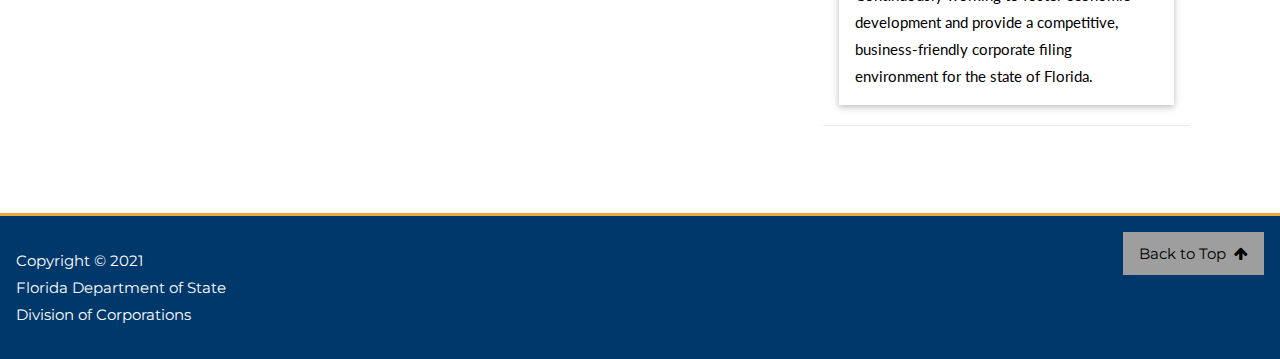
==== commit 356f55b6: "Update index.html" ====
--- a/index.html
+++ b/index.html
@@ -57,7 +57,7 @@
   background: #00386b;
   font-family: Montserrat, sans-serif !important;
   color: white;
-  border-bottom: 3px solid #e2f1ff;
+  border-bottom: 3px solid #e9ac3b;
 }
 
 .header h1 {
@@ -79,7 +79,7 @@
   background-color: #002649;
   font-family: Montserrat, sans-serif;
   color: #fff !important;
-  border-bottom: 1px solid #e9ac3b;
+  border-bottom: 1px solid #e2f1ff;
 }
 
 .heading {
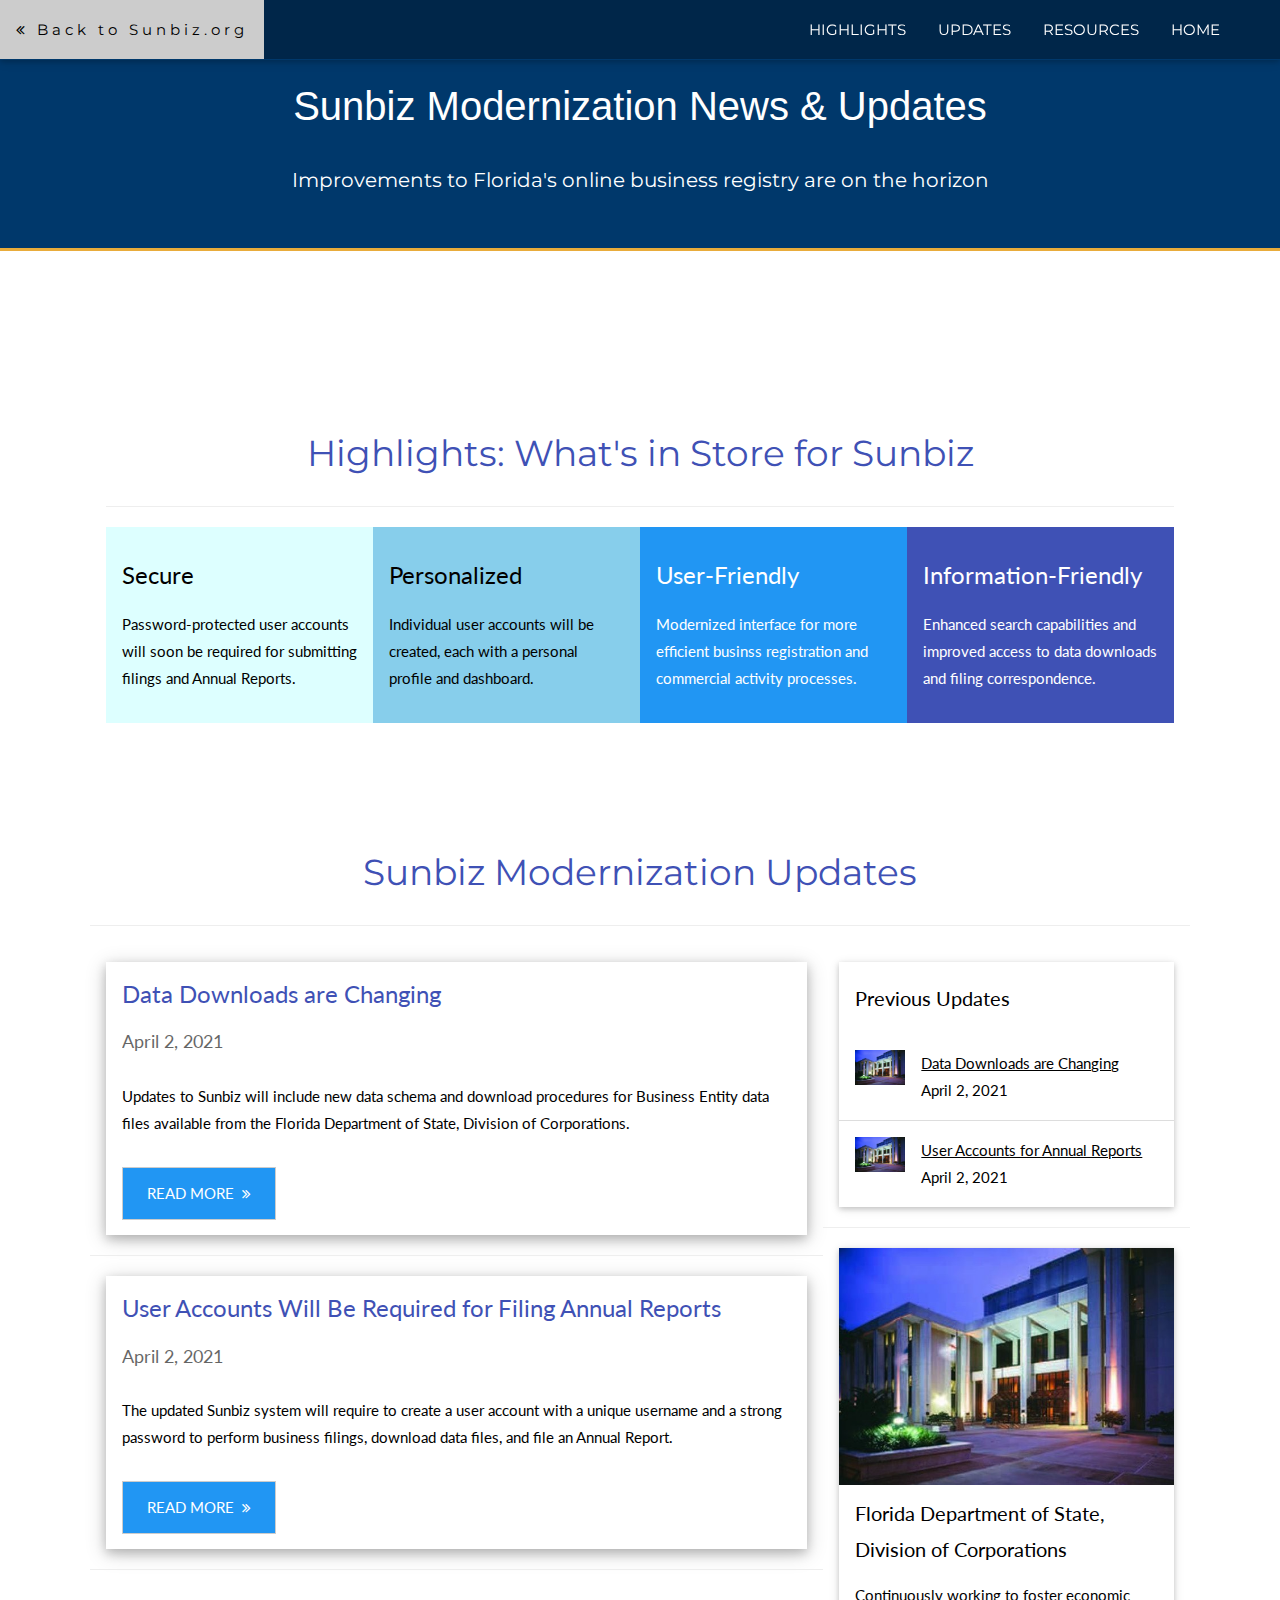
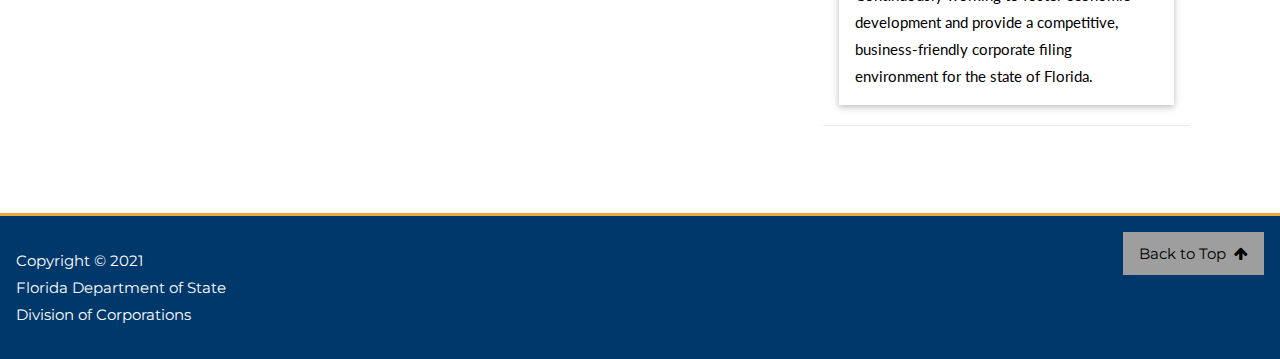
==== commit 40d14b62: "Update index.html" ====
--- a/index.html
+++ b/index.html
@@ -79,7 +79,7 @@
   background-color: #002649;
   font-family: Montserrat, sans-serif;
   color: #fff !important;
-  border-bottom: 1px solid #e2f1ff;
+  border-bottom: 1px solid #00386b;
 }
 
 .heading {
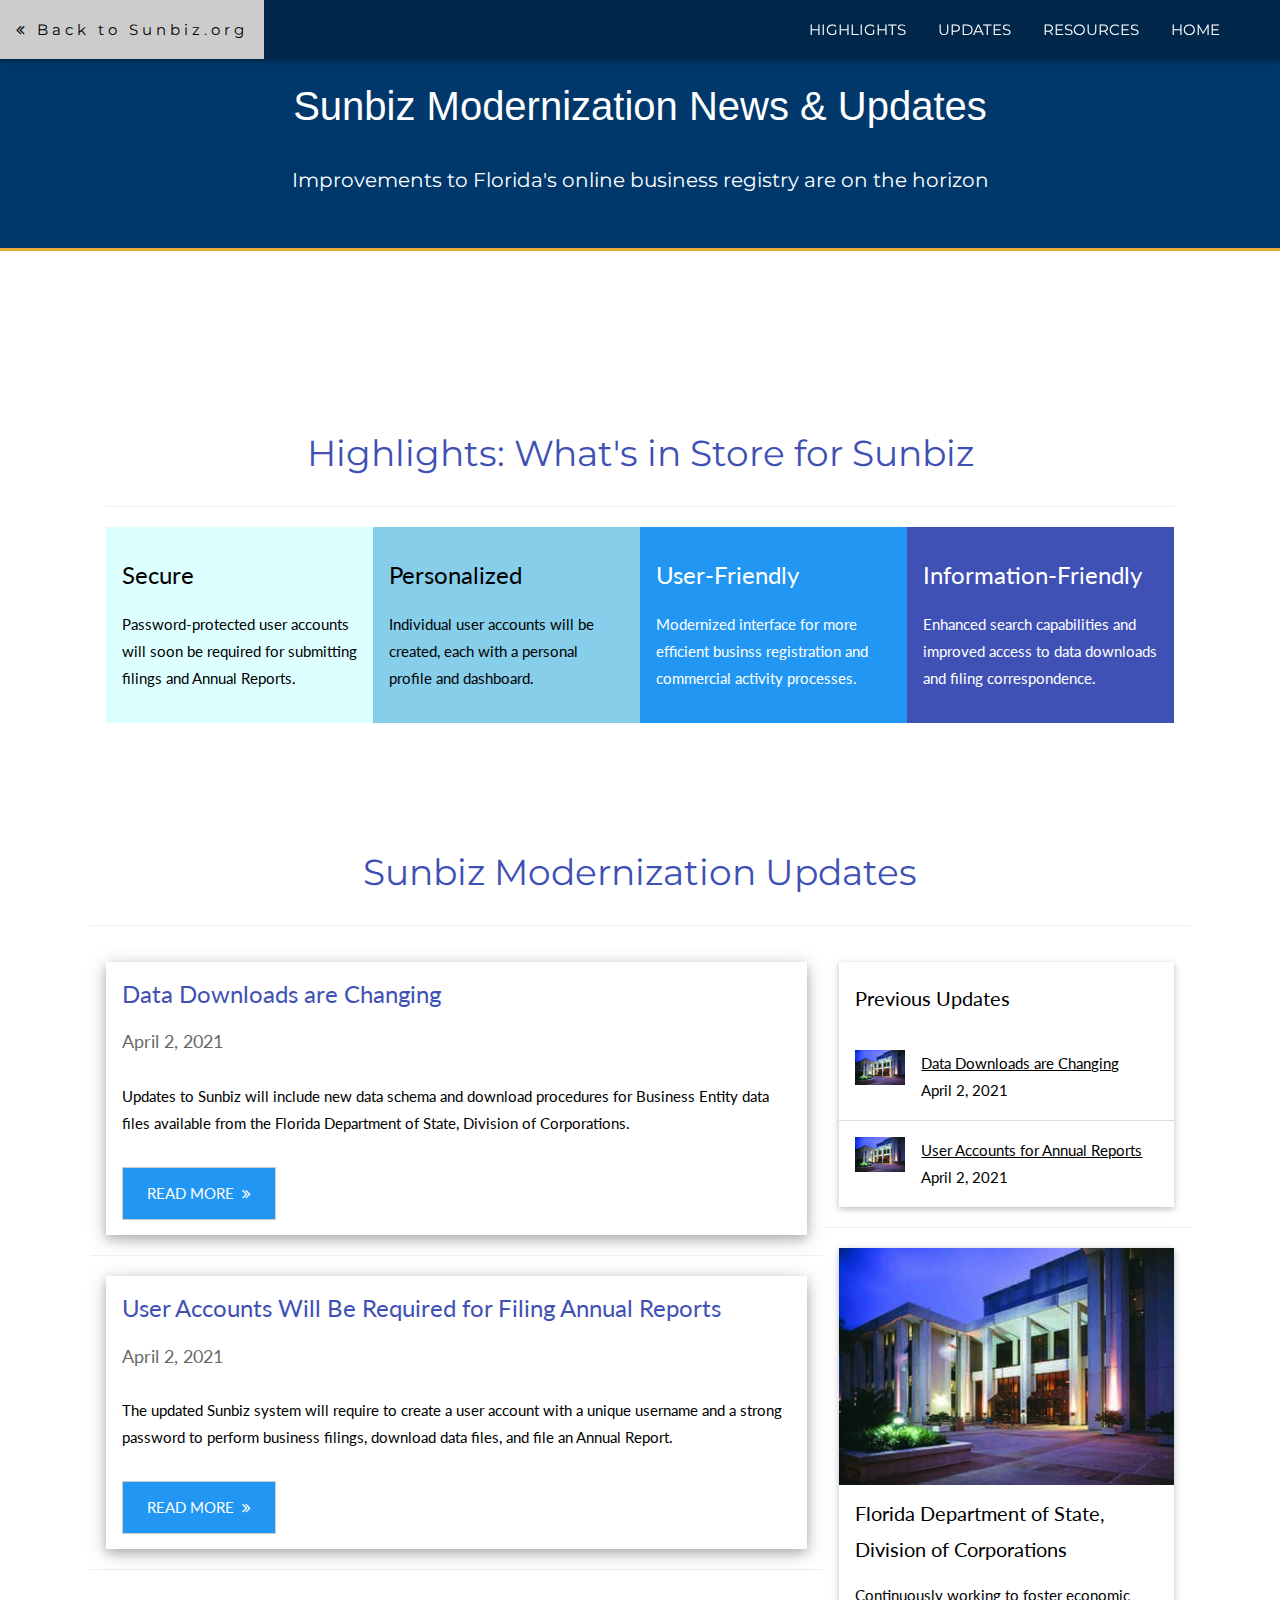
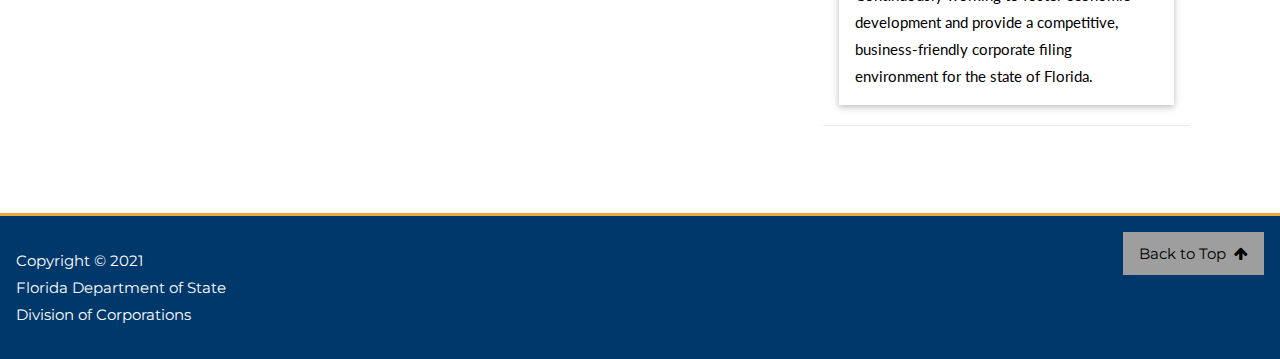
==== commit 37a4bb93: "Update index.html" ====
--- a/index.html
+++ b/index.html
@@ -79,7 +79,7 @@
   background-color: #002649;
   font-family: Montserrat, sans-serif;
   color: #fff !important;
-  border-bottom: 1px solid #00386b;
+  border-bottom: 1px solid #002649;
 }
 
 .heading {
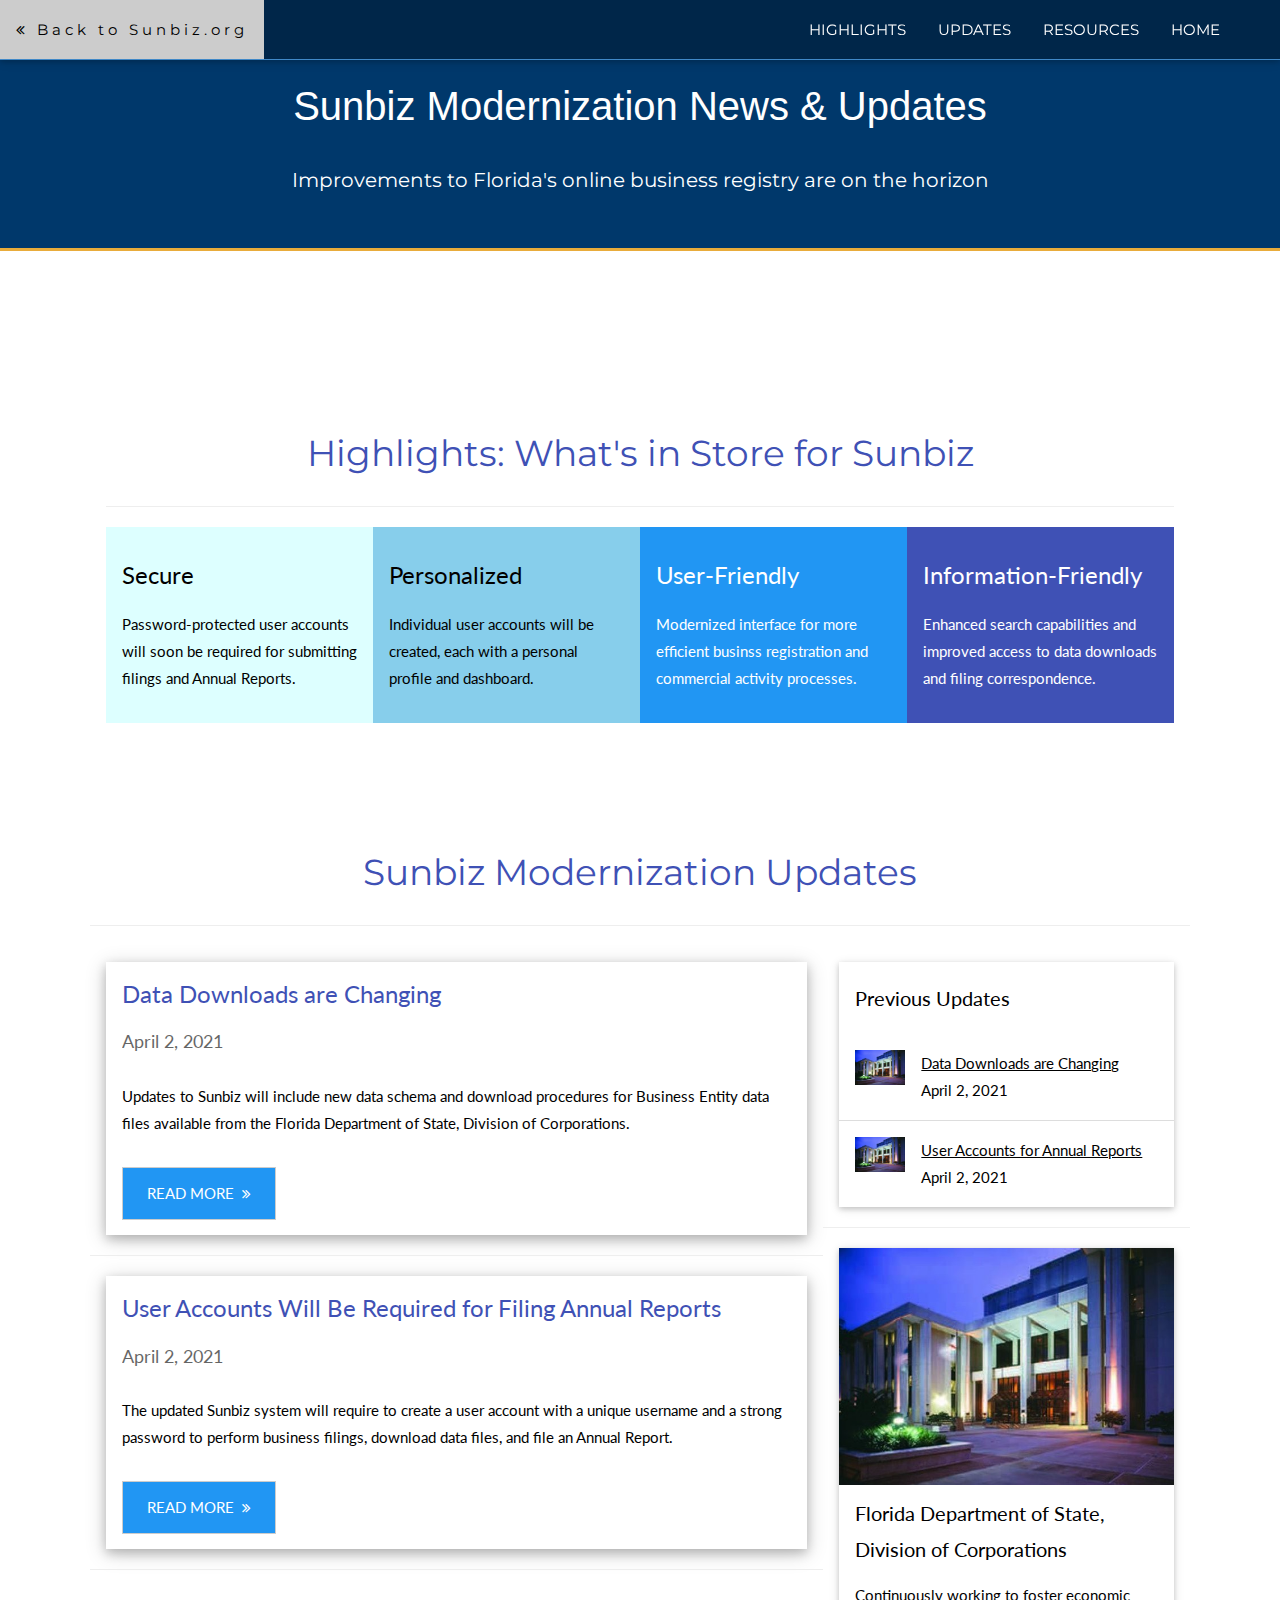
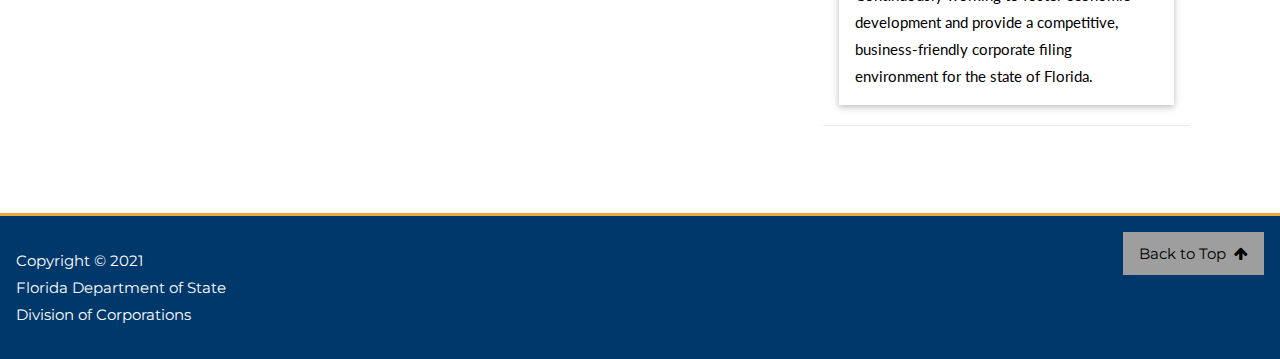
==== commit 0b90f0e9: "Update index.html" ====
--- a/index.html
+++ b/index.html
@@ -79,7 +79,7 @@
   background-color: #002649;
   font-family: Montserrat, sans-serif;
   color: #fff !important;
-  border-bottom: 1px solid #002649;
+  border-bottom: 1px solid #4088c7;
 }
 
 .heading {
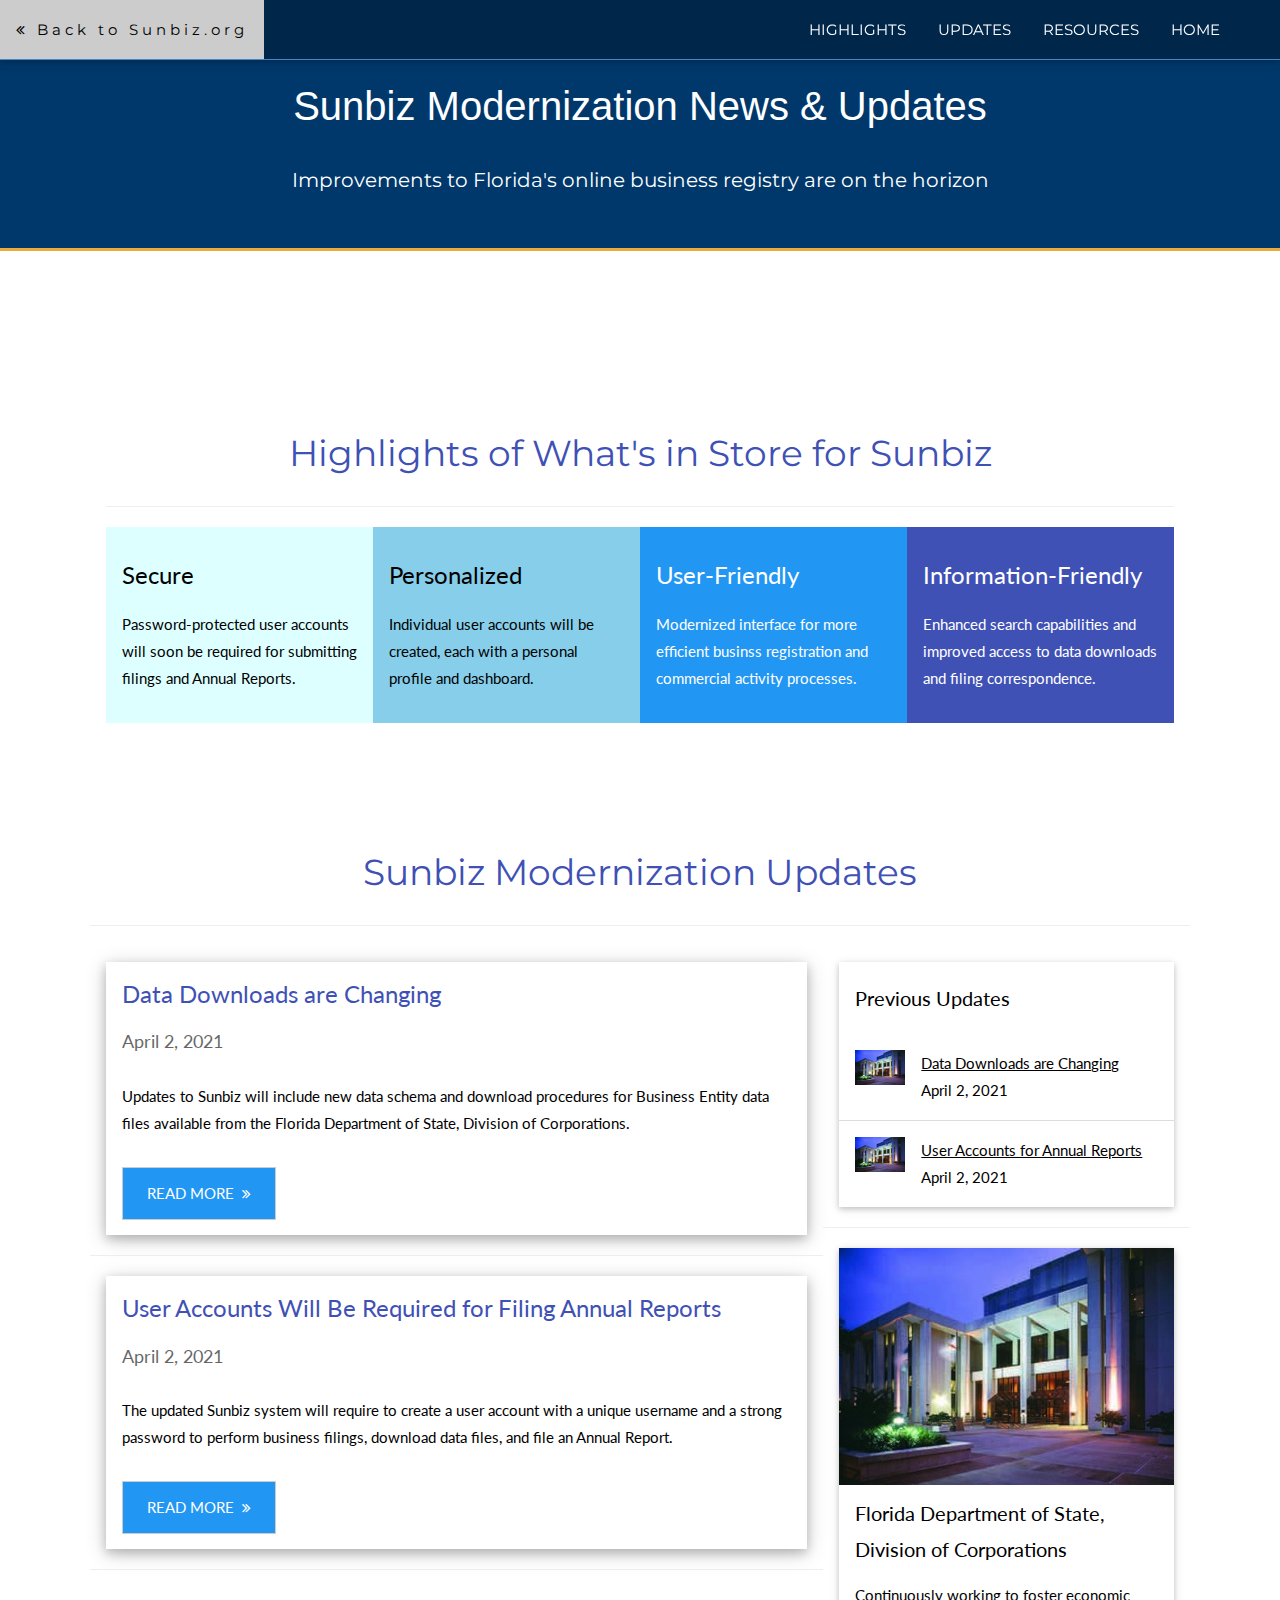
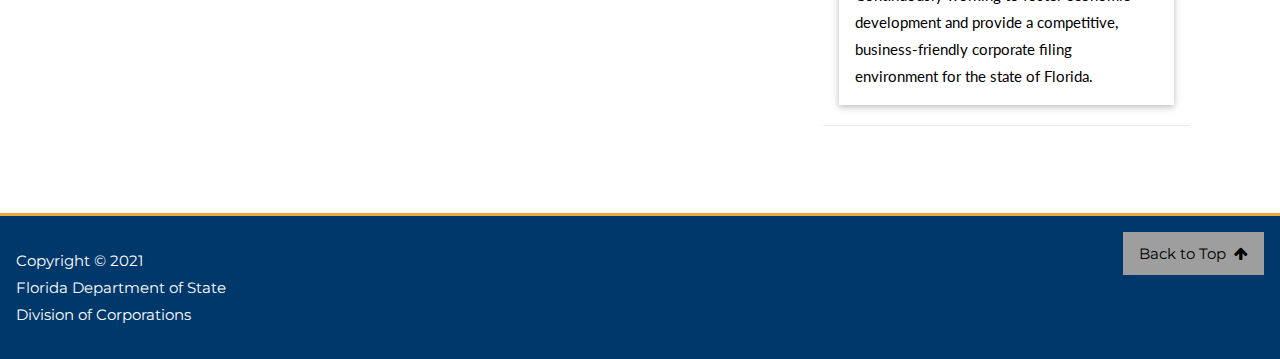
==== commit 38221e61: "Update index.html" ====
--- a/index.html
+++ b/index.html
@@ -137,7 +137,7 @@
 <!-- Highlights Section -->
 	<div class="w3-row w3-container" id="highlights">
 		<div class="heading">
-			<span class="w3-xxlarge w3-border-dark-grey w3-padding-16 w3-text-indigo">Highlights: What's in Store for Sunbiz</span><hr>
+			<span class="w3-xxlarge w3-border-dark-grey w3-padding-16 w3-text-indigo">Highlights of What's in Store for Sunbiz</span><hr>
 		</div>
 		
 		<div class="w3-col l3 m6 w3-pale-blue w3-container w3-padding-16">
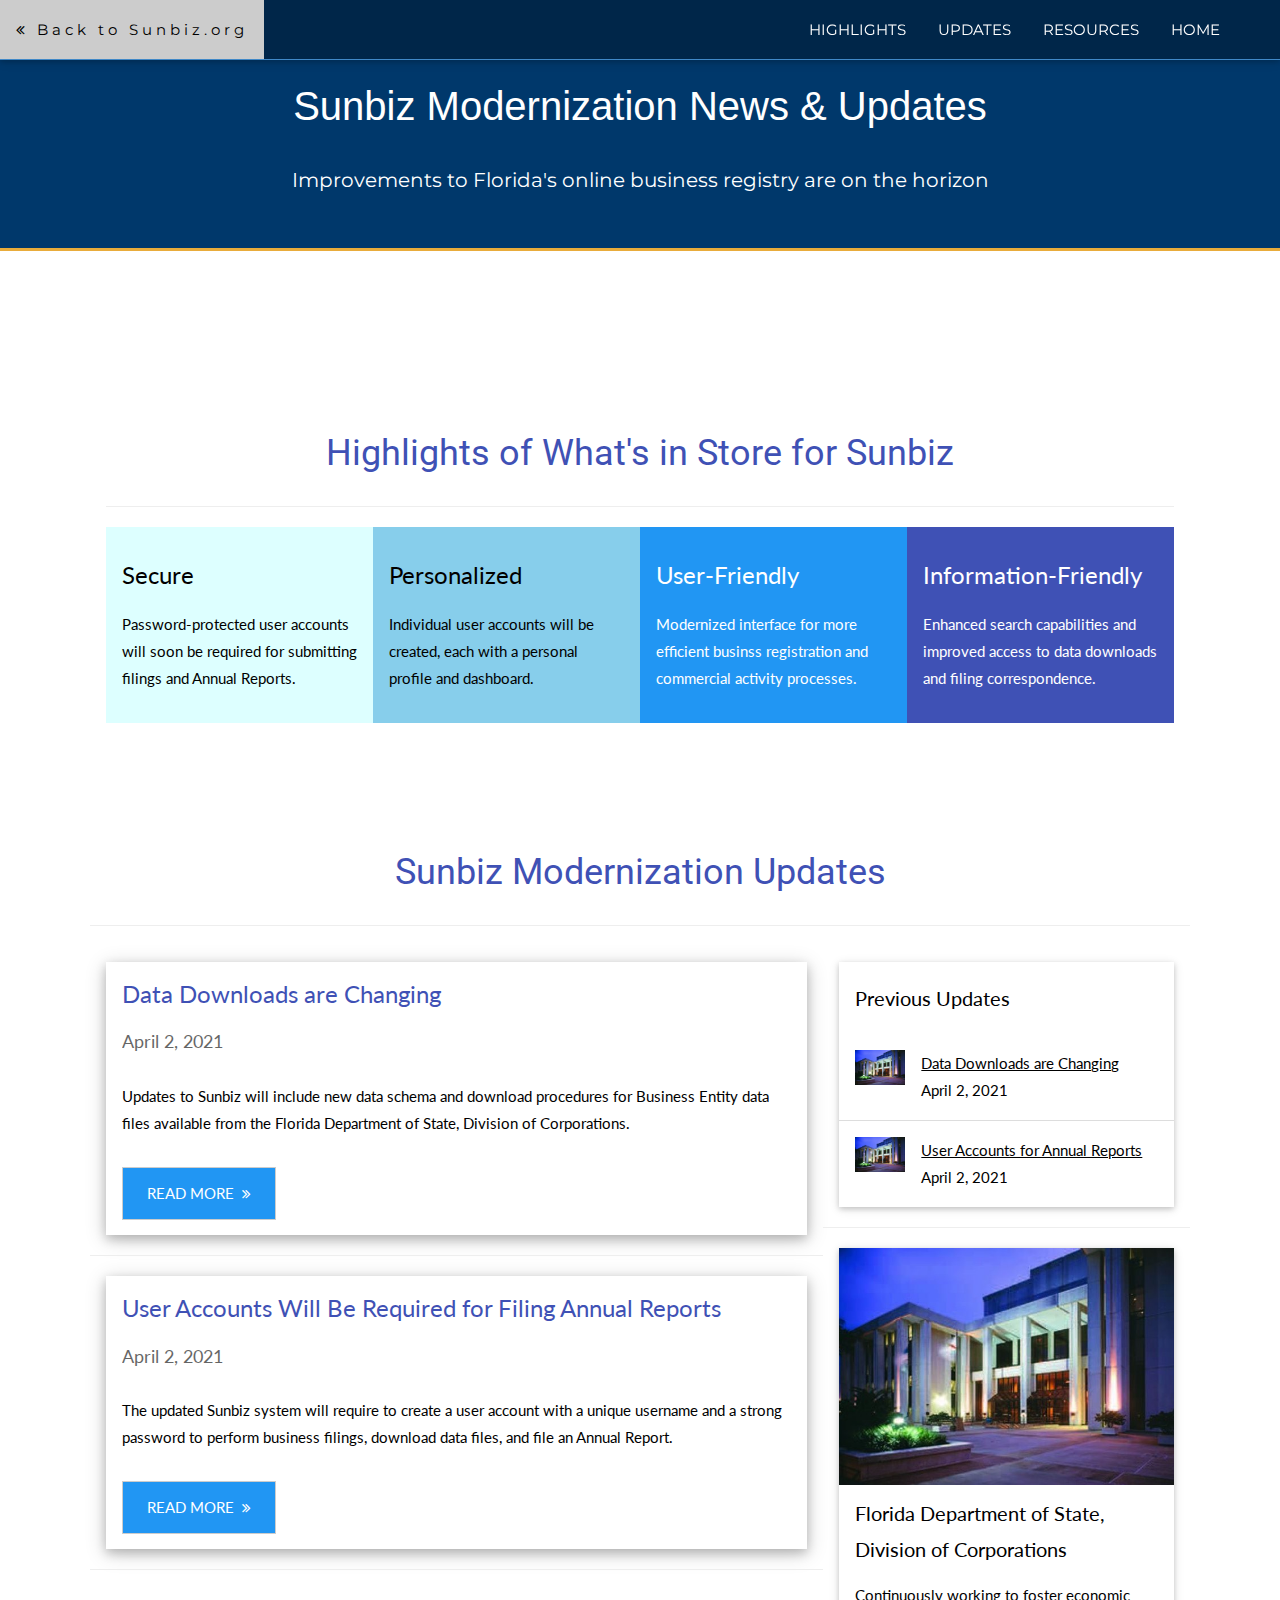
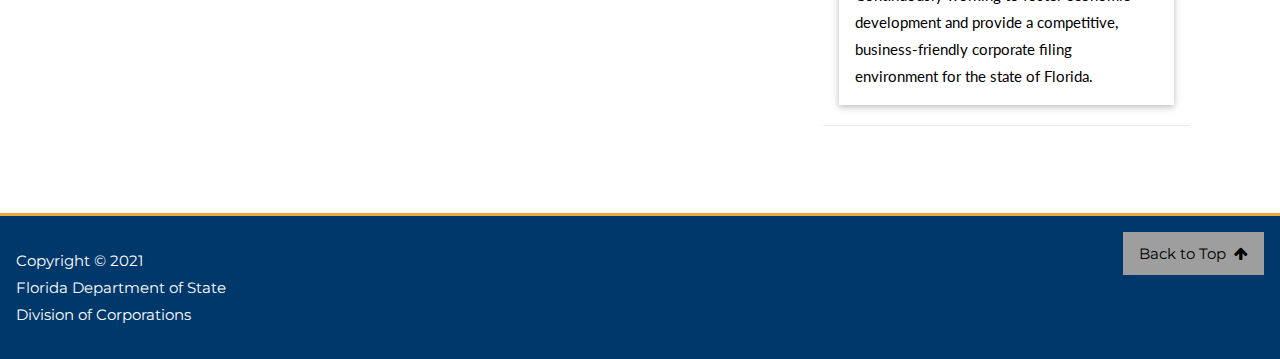
==== commit 2f8c1070: "Update index.html" ====
--- a/index.html
+++ b/index.html
@@ -21,6 +21,7 @@
 
 <link rel="stylesheet" href="https://fonts.googleapis.com/css?family=Lato">
 <link href="https://fonts.googleapis.com/css?family=Montserrat" rel="stylesheet" type="text/css">
+<link href="https://fonts.googleapis.com/css?family=Roboto" rel="stylesheet" type="text/css">
 <link rel="stylesheet" href="https://cdnjs.cloudflare.com/ajax/libs/font-awesome/4.7.0/css/font-awesome.min.css">
 
 <style>
@@ -84,7 +85,7 @@
 
 .heading {
   text-align: center;
-  font-family: Montserrat, sans-serif !important;
+  font-family: Roboto !important;
   padding-top: 90px!important;
 }
 </style>
